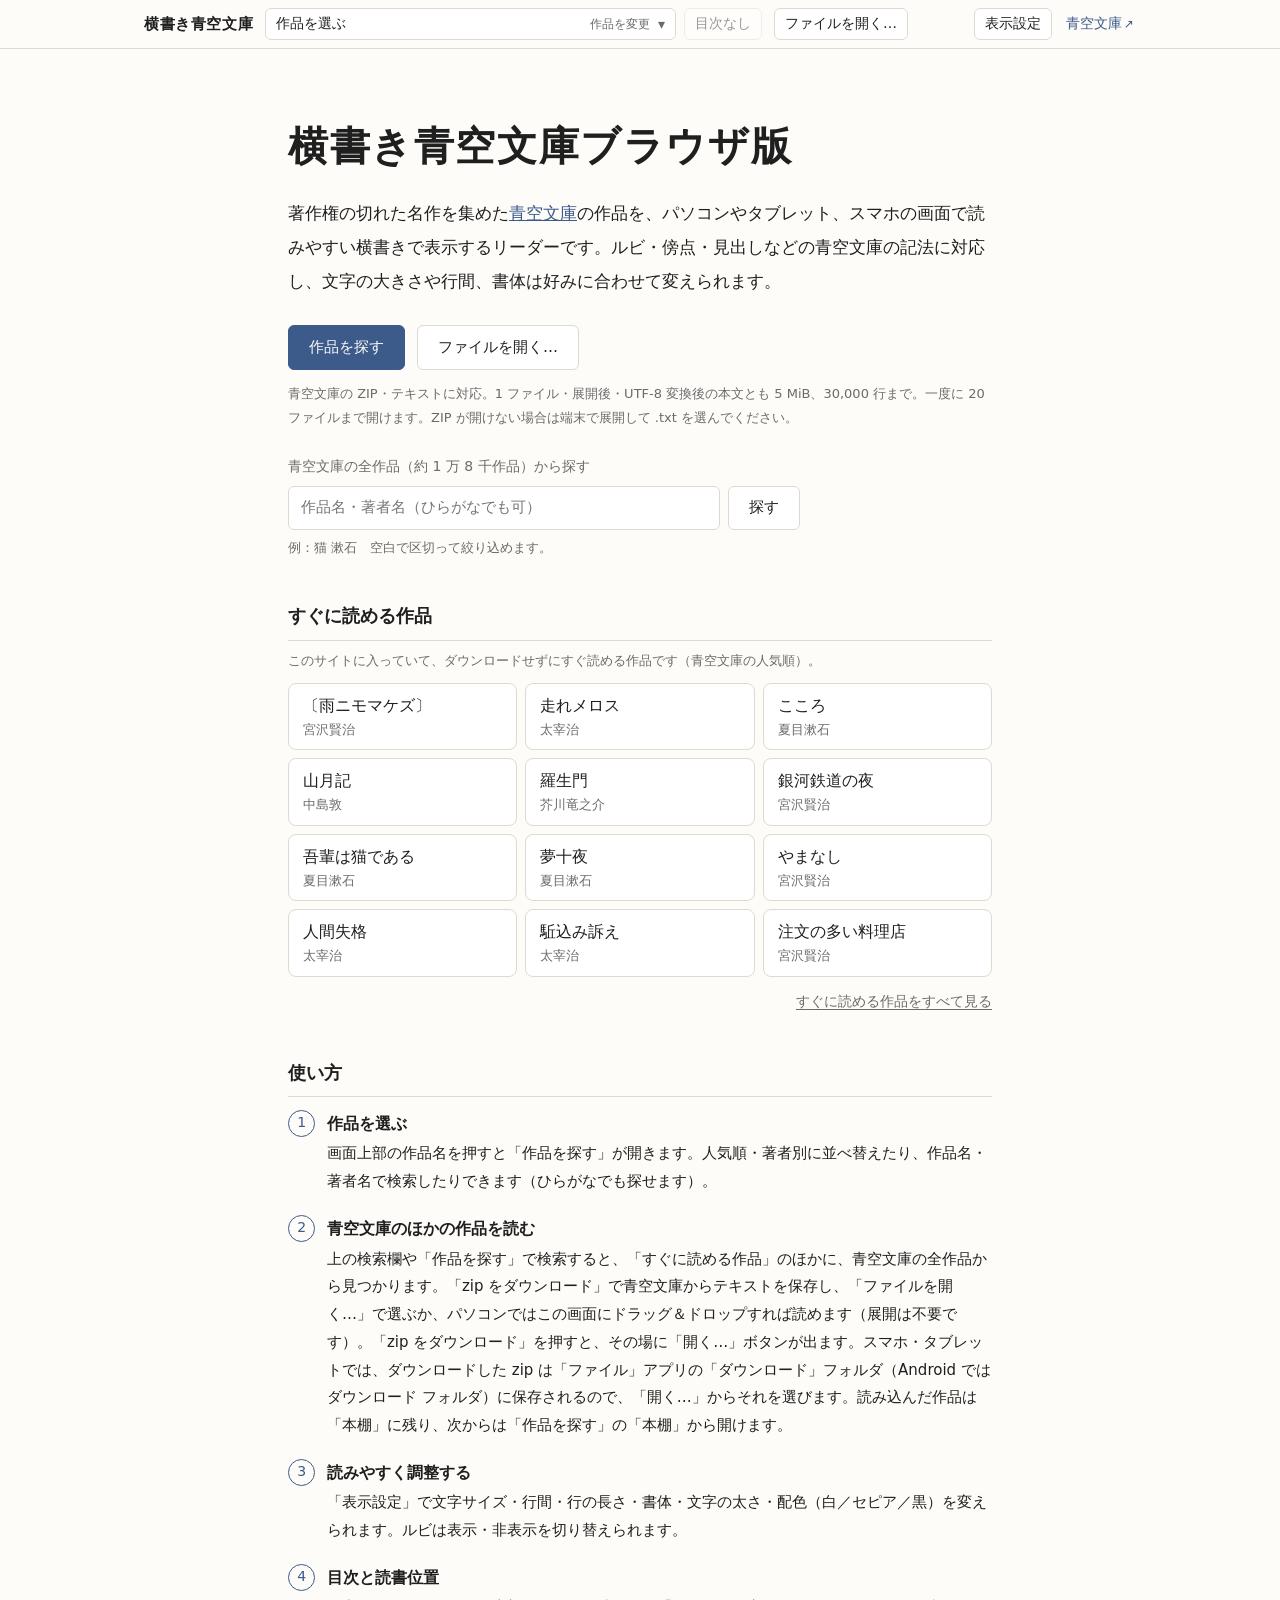
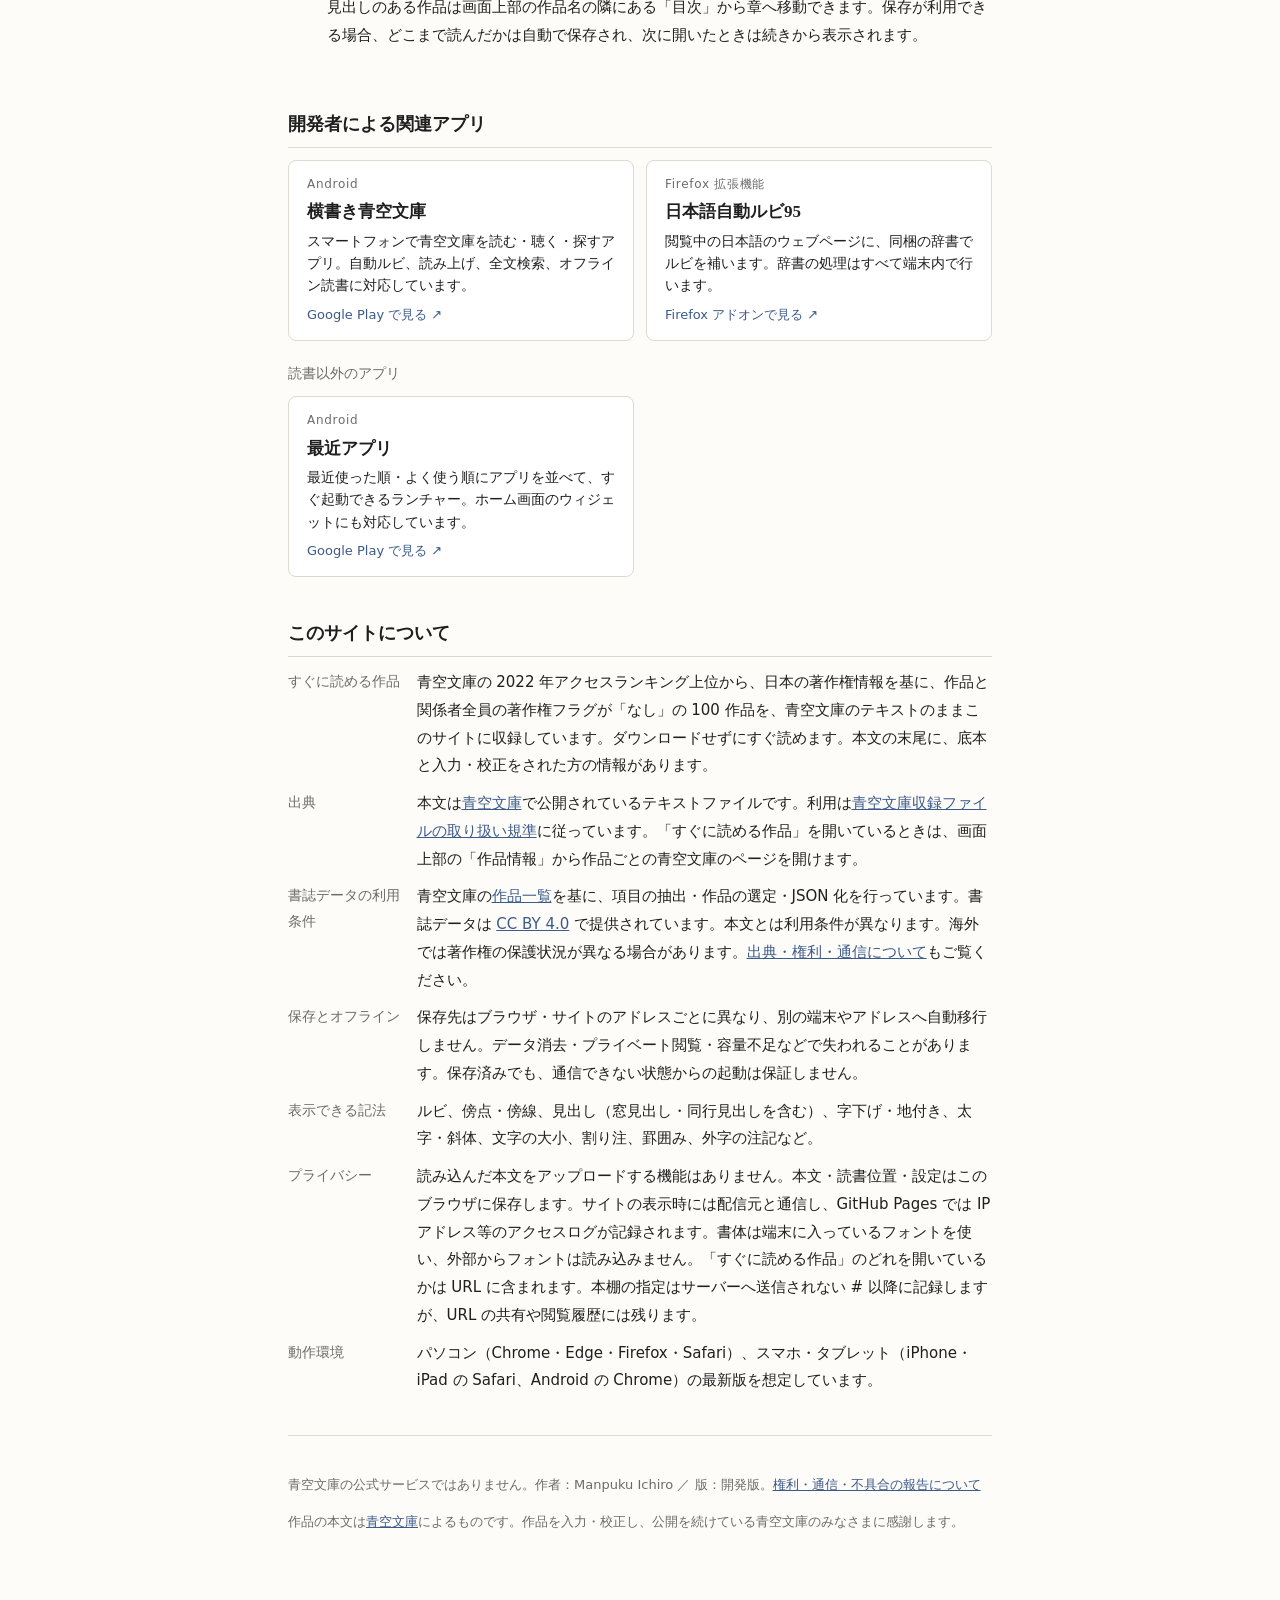
==== index.html @ ce997b9e "作品探しの改善と、太さを端末で変わる段階だけに絞る - 「作品を探す」に「DLしたファイルを開く…」ボタンを追加 - 「著者から探す」を作品の多い 100 人からランダムに 10 人表示（data/a" ====
<!doctype html>
<html lang="ja">
<head>
  <meta charset="utf-8">
  <meta name="viewport" content="width=device-width, initial-scale=1, viewport-fit=cover">
  <meta name="description" content="青空文庫の作品を横書きで読むブラウザ用リーダー。ルビ・目次・読書位置の保存に対応。">
  <meta name="referrer" content="no-referrer">
  <meta http-equiv="Content-Security-Policy" content="default-src 'self'; script-src 'self'; style-src 'self' 'unsafe-inline'; font-src 'self'; connect-src 'self'; img-src 'self' data:; object-src 'none'; base-uri 'none'; form-action 'none'">
  <!-- スマホのブラウザの帯の色。reader.js が配色に合わせて書き換える -->
  <meta name="theme-color" content="#fdfcf8">
  <!-- ホーム画面に追加したときのアイコンの下の名前 -->
  <meta name="apple-mobile-web-app-title" content="横書き青空文庫">
  <meta name="application-name" content="横書き青空文庫">
  <title>横書き青空文庫ブラウザ版</title>
  <link rel="icon" href="favicon.ico" sizes="16x16 32x32 48x48">
  <link rel="icon" href="favicon.svg" type="image/svg+xml">
  <link rel="apple-touch-icon" href="apple-touch-icon.png">
  <link rel="stylesheet" href="style.css">
</head>
<body>
  <header class="toolbar" id="toolbar">
    <div class="toolbar-row">
      <a class="brand" id="home-link" href="./" title="はじめに（使い方と作品の案内）" aria-label="横書き青空文庫（はじめに）"><span class="brand-text">横書き青空文庫</span></a>
      <div class="work-controls">
        <button type="button" class="work-button" id="works-open" aria-haspopup="dialog" title="作品を探す">
          <span class="work-button-label" id="current-title">作品を選ぶ</span>
          <span class="work-change">作品を変更</span>
        </button>
        <button type="button" id="toc-open" aria-haspopup="dialog" aria-controls="toc-dialog" disabled>目次なし</button>
      </div>
      <!-- wide-only：幅の狭い画面ではツールバーから外し、表示設定の「その他」に同じものを出す -->
      <button type="button" class="file-button wide-only" id="file-open">ファイルを開く…</button><input type="file" id="file-input" accept=".txt,.zip,text/plain,application/zip" multiple hidden>
      <span class="progress wide-only" id="progress" aria-live="off">0%</span>
      <button type="button" id="settings-toggle" aria-expanded="false" aria-controls="settings">表示設定</button>
      <a class="site-link wide-only" id="card-link" target="_blank" rel="noopener" title="この作品の情報（青空文庫）を新しいタブで開く" hidden>作品情報</a>
      <a class="site-link wide-only" href="https://www.aozora.gr.jp/" target="_blank" rel="noopener" title="青空文庫の公式サイトを新しいタブで開く">青空文庫</a>
    </div>
    <div class="settings" id="settings" hidden>
      <section class="settings-group narrow-only" aria-labelledby="settings-more">
        <h3 class="settings-heading" id="settings-more">その他</h3>
        <div class="setting-actions">
          <button type="button" class="file-button" id="file-open-narrow">ファイルを開く…</button>
          <a class="site-link" id="card-link-narrow" target="_blank" rel="noopener" hidden>作品情報</a>
          <a class="site-link" href="https://www.aozora.gr.jp/" target="_blank" rel="noopener">青空文庫</a>
        </div>
      </section>
      <section class="settings-group" aria-labelledby="settings-text">
        <h3 class="settings-heading" id="settings-text">文字と行</h3>
        <div class="setting">
          <span class="setting-label wide" id="fontSize-label">文字サイズ</span>
          <div class="stepper" role="group" aria-labelledby="fontSize-label">
            <button type="button" data-step="fontSize" data-dir="-1" aria-label="文字を小さく">－</button>
            <output id="fontSize-value"></output>
            <button type="button" data-step="fontSize" data-dir="1" aria-label="文字を大きく">＋</button>
          </div>
        </div>
        <div class="setting">
          <span class="setting-label wide" id="lineHeight-label">行間</span>
          <div class="stepper" role="group" aria-labelledby="lineHeight-label">
            <button type="button" data-step="lineHeight" data-dir="-1" aria-label="行間を狭く">－</button>
            <output id="lineHeight-value"></output>
            <button type="button" data-step="lineHeight" data-dir="1" aria-label="行間を広く">＋</button>
          </div>
        </div>
        <div class="setting">
          <span class="setting-label wide" id="measure-label">行の長さ</span>
          <div class="stepper" role="group" aria-labelledby="measure-label">
            <button type="button" data-step="measure" data-dir="-1" aria-label="行を短く">－</button>
            <output id="measure-value"></output>
            <button type="button" data-step="measure" data-dir="1" aria-label="行を長く">＋</button>
          </div>
        </div>
      </section>

      <section class="settings-group" aria-labelledby="settings-font">
        <h3 class="settings-heading" id="settings-font">フォント</h3>
        <div class="setting">
          <label class="setting-label" for="font-select">書体</label>
          <select id="font-select"></select>
        </div>
        <div class="setting">
          <label class="setting-label" for="weight-select">太さ</label>
          <select id="weight-select"></select>
        </div>
      </section>

      <section class="settings-group" aria-labelledby="settings-display">
        <h3 class="settings-heading" id="settings-display">表示</h3>
        <div class="setting">
          <label class="setting-label" for="ruby-select">ルビ</label>
          <select id="ruby-select">
            <option value="on">表示</option>
            <option value="off">非表示</option>
          </select>
        </div>
        <div class="setting">
          <label class="setting-label" for="theme-select">配色</label>
          <select id="theme-select">
            <option value="auto">端末に合わせる</option>
            <option value="light">白</option>
            <option value="sepia">セピア</option>
            <option value="dark">黒</option>
          </select>
        </div>
        <div class="setting-actions">
          <button type="button" class="text-button" id="reset-settings">表示設定を元に戻す</button>
        </div>
      </section>
    </div>
  </header>

  <div class="drop-overlay" id="drop-overlay" hidden>
    <div class="drop-message">
      <p>ここにドロップして読み込む</p>
      <p class="drop-note">青空文庫の zip またはテキスト（複数可）</p>
    </div>
  </div>

  <dialog class="popup works" id="works-dialog" aria-labelledby="works-title">
    <div class="popup-header">
      <h2 id="works-title">作品を探す</h2>
      <button type="button" id="works-close">閉じる</button>
    </div>
    <div class="works-controls">
      <input type="search" id="works-search" aria-describedby="works-search-help" placeholder="作品名・著者名で検索（ひらがなでも可）" aria-label="作品を検索" autocomplete="off">
      <p class="search-help" id="works-search-help">例：猫 漱石　空白で区切って絞り込めます。</p>
      <button type="button" class="text-button" id="works-show-all" hidden>すべての作品を探す</button>
      <div id="works-order" class="segmented" role="radiogroup" aria-label="並べ方">
        <label><input type="radio" name="works-order" value="rank" checked>人気順</label>
        <label><input type="radio" name="works-order" value="author">著者別</label>
      </div>
      <button type="button" class="file-button" id="works-file-open"><span>DLしたファイルを</span><span>開く…</span></button><input type="file" id="works-file-input" accept=".txt,.zip,text/plain,application/zip" multiple hidden>
    </div>
    <div class="works-list" id="works-list"></div>
    <p class="works-note">
      「すぐに読める作品」は、このサイトに入っている作品で、<a href="https://www.aozora.gr.jp/" target="_blank" rel="noopener">青空文庫</a>の 2022 年アクセスランキング（XHTML 版）の上位から、著作権の消滅した作品を選んでいます。ほかの作品は、図書カードから zip をダウンロードし、上の「DLしたファイルを開く…」で選ぶか、パソコンでは画面にドラッグ＆ドロップすると読めます。
    </p>
  </dialog>

  <dialog class="popup toc" id="toc-dialog" aria-labelledby="toc-title">
    <div class="popup-header">
      <h2 id="toc-title">目次</h2>
      <button type="button" id="toc-close">閉じる</button>
    </div>
    <ol class="toc-list" id="toc-list"></ol>
  </dialog>

  <noscript>このリーダーを利用するには JavaScript を有効にしてください。</noscript>
  <p id="storage-warning" role="alert" hidden></p>
  <p id="reader-status" class="visually-hidden" role="status" aria-live="polite"></p>
  <main id="main">
    <!-- ホーム（はじめに）：トップを開いたとき、またはツールバーのサイト名を押したときに表示する -->
    <section class="home" id="home" aria-labelledby="home-title" hidden>
      <section class="home-section" id="home-resume-section" aria-labelledby="home-resume-title" hidden>
        <h2 id="home-resume-title">続きから読む</h2>
        <div class="resume-list" id="home-resume"></div>
      </section>

      <header class="home-hero">
        <h1 class="home-title" id="home-title">横書き青空文庫ブラウザ版</h1>
        <p class="home-lead">
          著作権の切れた名作を集めた<a href="https://www.aozora.gr.jp/" target="_blank" rel="noopener">青空文庫</a>の作品を、パソコンやタブレット、スマホの画面で読みやすい横書きで表示するリーダーです。ルビ・傍点・見出しなどの青空文庫の記法に対応し、文字の大きさや行間、書体は好みに合わせて変えられます。
        </p>
        <div class="home-actions">
          <button type="button" class="primary" id="home-browse">作品を探す</button>
          <button type="button" class="file-button" id="home-file-open">ファイルを開く…</button><input type="file" id="home-file-input" accept=".txt,.zip,text/plain,application/zip" multiple hidden>
        </div>
        <p class="home-note">青空文庫の ZIP・テキストに対応。1 ファイル・展開後・UTF-8 変換後の本文とも 5 MiB、30,000 行まで。一度に 20 ファイルまで開けます。ZIP が開けない場合は端末で展開して .txt を選んでください。</p>
        <form class="home-search" id="home-search" role="search">
          <label for="home-search-input">青空文庫の全作品（約 1 万 8 千作品）から探す</label>
          <div class="home-search-row">
            <input type="search" id="home-search-input" aria-describedby="home-search-help" placeholder="作品名・著者名（ひらがなでも可）" autocomplete="off">
            <button type="submit">探す</button>
          </div>
          <p class="search-help" id="home-search-help">例：猫 漱石　空白で区切って絞り込めます。</p>
        </form>
        <p class="home-notice" id="home-notice" hidden></p>
      </header>

      <section class="home-section" id="home-shelf-section" aria-labelledby="home-shelf-title" hidden>
        <h2 id="home-shelf-title">本棚</h2>
        <p class="home-note">このブラウザに保存されます。別の端末とは共有されません。</p>
        <div class="home-works" id="home-shelf"></div>
        <p class="home-more"><button type="button" class="text-button" id="home-shelf-all">本棚をすべて見る</button></p>
      </section>

      <section class="home-section" aria-labelledby="home-popular-title">
        <h2 id="home-popular-title">すぐに読める作品</h2>
        <p class="home-note">このサイトに入っていて、ダウンロードせずにすぐ読める作品です（青空文庫の人気順）。</p>
        <div class="home-works" id="home-popular"></div>
        <p class="home-more"><button type="button" class="text-button" id="home-all">すぐに読める作品をすべて見る</button></p>
      </section>

      <section class="home-section" aria-labelledby="home-howto-title">
        <h2 id="home-howto-title">使い方</h2>
        <ol class="home-steps">
          <li>
            <h3>作品を選ぶ</h3>
            <p>画面上部の作品名を押すと「作品を探す」が開きます。人気順・著者別に並べ替えたり、作品名・著者名で検索したりできます（ひらがなでも探せます）。</p>
          </li>
          <li>
            <h3>青空文庫のほかの作品を読む</h3>
            <p>
              上の検索欄や「作品を探す」で検索すると、「すぐに読める作品」のほかに、青空文庫の全作品から見つかります。「zip をダウンロード」で青空文庫からテキストを保存し、「ファイルを開く…」で選ぶか、パソコンではこの画面にドラッグ＆ドロップすれば読めます（展開は不要です）。「zip をダウンロード」を押すと、その場に「開く…」ボタンが出ます。スマホ・タブレットでは、ダウンロードした zip は「ファイル」アプリの「ダウンロード」フォルダ（Android ではダウンロード フォルダ）に保存されるので、「開く…」からそれを選びます。読み込んだ作品は「本棚」に残り、次からは「作品を探す」の「本棚」から開けます。
            </p>
          </li>
          <li>
            <h3>読みやすく調整する</h3>
            <p>「表示設定」で文字サイズ・行間・行の長さ・書体・文字の太さ・配色（白／セピア／黒）を変えられます。ルビは表示・非表示を切り替えられます。</p>
          </li>
          <li>
            <h3>目次と読書位置</h3>
            <p>見出しのある作品は画面上部の作品名の隣にある「目次」から章へ移動できます。保存が利用できる場合、どこまで読んだかは自動で保存され、次に開いたときは続きから表示されます。</p>
          </li>
        </ol>
      </section>

      <section class="home-section" aria-labelledby="home-apps-title">
        <h2 id="home-apps-title">開発者による関連アプリ</h2>
        <div class="home-apps">
          <a class="home-app" href="https://play.google.com/store/apps/details?id=com.manpukuichiro.aozorabunkoreader&amp;hl=ja" target="_blank" rel="noopener">
            <span class="home-app-platform">Android</span>
            <span class="home-app-name">横書き青空文庫</span>
            <span class="home-app-desc">スマートフォンで青空文庫を読む・聴く・探すアプリ。自動ルビ、読み上げ、全文検索、オフライン読書に対応しています。</span>
            <span class="home-app-store">Google Play で見る</span>
          </a>
          <a class="home-app" href="https://addons.mozilla.org/ja/firefox/addon/%E6%97%A5%E6%9C%AC%E8%AA%9E%E8%87%AA%E5%8B%95%E3%83%AB%E3%83%9395/" target="_blank" rel="noopener">
            <span class="home-app-platform">Firefox 拡張機能</span>
            <span class="home-app-name">日本語自動ルビ95</span>
            <span class="home-app-desc">閲覧中の日本語のウェブページに、同梱の辞書でルビを補います。辞書の処理はすべて端末内で行います。</span>
            <span class="home-app-store">Firefox アドオンで見る</span>
          </a>
        </div>
        <h3 class="home-apps-other">読書以外のアプリ</h3>
        <div class="home-apps">
          <a class="home-app" href="https://play.google.com/store/apps/details?id=com.manpukuichiro.recentapp&amp;hl=ja" target="_blank" rel="noopener">
            <span class="home-app-platform">Android</span>
            <span class="home-app-name">最近アプリ</span>
            <span class="home-app-desc">最近使った順・よく使う順にアプリを並べて、すぐ起動できるランチャー。ホーム画面のウィジェットにも対応しています。</span>
            <span class="home-app-store">Google Play で見る</span>
          </a>
        </div>
      </section>

      <section class="home-section" aria-labelledby="home-about-title">
        <h2 id="home-about-title">このサイトについて</h2>
        <dl class="home-facts">
          <dt>すぐに読める作品</dt>
          <dd>
            青空文庫の 2022 年アクセスランキング上位から、日本の著作権情報を基に、作品と関係者全員の著作権フラグが「なし」の <span id="home-count">100</span> 作品を、青空文庫のテキストのままこのサイトに収録しています。ダウンロードせずにすぐ読めます。本文の末尾に、底本と入力・校正をされた方の情報があります。
          </dd>
          <dt>出典</dt>
          <dd>
            本文は<a href="https://www.aozora.gr.jp/" target="_blank" rel="noopener">青空文庫</a>で公開されているテキストファイルです。利用は<a href="https://www.aozora.gr.jp/guide/kijyunn.html" target="_blank" rel="noopener">青空文庫収録ファイルの取り扱い規準</a>に従っています。「すぐに読める作品」を開いているときは、画面上部の「作品情報」から作品ごとの青空文庫のページを開けます。
          </dd>
          <dt>書誌データの利用条件</dt>
          <dd>青空文庫の<a href="https://www.aozora.gr.jp/index_pages/person_all.html">作品一覧</a>を基に、項目の抽出・作品の選定・JSON 化を行っています。書誌データは <a href="https://creativecommons.org/licenses/by/4.0/">CC BY 4.0</a> で提供されています。本文とは利用条件が異なります。海外では著作権の保護状況が異なる場合があります。<a href="NOTICE.html">出典・権利・通信について</a>もご覧ください。</dd>
          <dt>保存とオフライン</dt>
          <dd>保存先はブラウザ・サイトのアドレスごとに異なり、別の端末やアドレスへ自動移行しません。データ消去・プライベート閲覧・容量不足などで失われることがあります。保存済みでも、通信できない状態からの起動は保証しません。</dd>
          <dt>表示できる記法</dt>
          <dd>ルビ、傍点・傍線、見出し（窓見出し・同行見出しを含む）、字下げ・地付き、太字・斜体、文字の大小、割り注、罫囲み、外字の注記など。</dd>
          <dt>プライバシー</dt>
          <dd>
            読み込んだ本文をアップロードする機能はありません。本文・読書位置・設定はこのブラウザに保存します。サイトの表示時には配信元と通信し、GitHub Pages では IP アドレス等のアクセスログが記録されます。書体は端末に入っているフォントを使い、外部からフォントは読み込みません。「すぐに読める作品」のどれを開いているかは URL に含まれます。本棚の指定はサーバーへ送信されない # 以降に記録しますが、URL の共有や閲覧履歴には残ります。
          </dd>
          <dt>動作環境</dt>
          <dd>パソコン（Chrome・Edge・Firefox・Safari）、スマホ・タブレット（iPhone・iPad の Safari、Android の Chrome）の最新版を想定しています。</dd>
        </dl>
      </section>

      <footer class="home-footer">
        <p>青空文庫の公式サービスではありません。作者：Manpuku Ichiro ／ 版：<span class="build-version">開発版</span>。<a href="NOTICE.html">権利・通信・不具合の報告について</a></p>
        <p>
          作品の本文は<a href="https://www.aozora.gr.jp/" target="_blank" rel="noopener">青空文庫</a>によるものです。作品を入力・校正し、公開を続けている青空文庫のみなさまに感謝します。
        </p>
      </footer>
    </section>

    <article class="text" id="text">
      <p class="status">読み込み中…</p>
    </article>
  </main>

  <!-- 外字の説明など、短いお知らせを画面下に出す（タッチ操作ではマウスを重ねる説明が見られないため） -->
  <p class="toast" id="toast" role="status" hidden></p>

  <script src="aozora.js"></script>
  <script src="reader-data.js"></script>
  <script src="library.js"></script>
  <script src="catalog.js"></script>
  <script src="reader.js"></script>
</body>
</html>
---- style.css ----
:root {
  --bg: #fdfcf8;
  --fg: #1f1f1f;
  --muted: #6b6b6b;
  --bar-bg: rgba(253, 252, 248, 0.94);
  --border: #dedad0;
  --control-bg: #ffffff;
  --accent: #3c5a8a;
  /* 取り消せない操作（本棚から削除） */
  --danger: #b3261e;

  /* reader.js が上書きする読書用の値 */
  --font-size: 18px;
  --line-height: 1.9;
  --measure: 36em;
  --font-weight: 400;
  --font-family: "Hiragino Mincho ProN", "Yu Mincho", "YuMincho", "Noto Serif CJK JP", serif;

  color-scheme: light;
}

@media (prefers-color-scheme: dark) {
  :root[data-theme="auto"] {
    --bg: #17181a;
    --fg: #d9d6cf;
    --muted: #8d8a84;
    --bar-bg: rgba(23, 24, 26, 0.94);
    --border: #33353a;
    --control-bg: #222327;
    --accent: #8fb0e0;
    --danger: #f2948a;
    color-scheme: dark;
  }
}

:root[data-theme="sepia"] {
  --bg: #f4ecd8;
  --fg: #3b3024;
  --muted: #7a6a55;
  --bar-bg: rgba(244, 236, 216, 0.94);
  --border: #d8cbaa;
  --control-bg: #fbf5e6;
  --accent: #7a4f1d;
  --danger: #a3291c;
}

:root[data-theme="dark"] {
  --bg: #17181a;
  --fg: #d9d6cf;
  --muted: #8d8a84;
  --bar-bg: rgba(23, 24, 26, 0.94);
  --border: #33353a;
  --control-bg: #222327;
  --accent: #8fb0e0;
  --danger: #f2948a;
  color-scheme: dark;
}

* {
  box-sizing: border-box;
}

html {
  -webkit-text-size-adjust: 100%;
  text-size-adjust: 100%;
}

body {
  margin: 0;
  background: var(--bg);
  color: var(--fg);
  font-family: system-ui, -apple-system, "Segoe UI", "Hiragino Sans", "Yu Gothic UI", sans-serif;
}

/* ---- ツールバー ---- */

.toolbar {
  position: sticky;
  top: 0;
  z-index: 10;
  background: var(--bar-bg);
  border-bottom: 1px solid var(--border);
  backdrop-filter: blur(6px);
  font-size: 14px;
}

.toolbar-row,
.settings {
  max-width: 64rem;
  margin: 0 auto;
  padding: 8px 16px;
  display: flex;
  flex-wrap: wrap;
  align-items: center;
  gap: 8px 12px;
}

/* 設定パネル：役割ごとのグループに分け、グループ間は広く、グループ内は詰めて並べる */
.settings {
  border-top: 1px solid var(--border);
  align-items: flex-start;
  gap: 14px 40px;
  padding-top: 12px;
  padding-bottom: 14px;
}

.settings[hidden] {
  display: none;
}

.settings-group {
  display: flex;
  flex-direction: column;
  gap: 8px;
}

.settings-heading {
  margin: 0 0 2px;
  color: var(--muted);
  font-size: 12px;
  font-weight: normal;
  letter-spacing: 0.08em;
}

.setting {
  display: flex;
  align-items: center;
  gap: 8px;
}

/* グループ内でラベルの幅をそろえ、操作部品の左端を縦に合わせる。
   幅はそのグループのいちばん長いラベルに合わせて、ラベルと部品を離しすぎない */
.setting-label {
  flex: none;
  width: 2.5em;
}

.setting-label.wide {
  width: 5em;
}

.setting-actions {
  display: flex;
  flex-wrap: wrap;
  gap: 8px;
}

/* －／値／＋をひとつの部品に見せる */
.stepper {
  display: inline-flex;
  align-items: stretch;
  border: 1px solid var(--border);
  border-radius: 6px;
  background: var(--control-bg);
  overflow: hidden;
}

.stepper button {
  min-width: 34px;
  border: 0;
  border-radius: 0;
  background: transparent;
  padding: 4px 8px;
}

.stepper button:hover {
  background: var(--bar-bg);
}

.stepper button:focus-visible {
  outline-offset: -2px;
}

.stepper output {
  min-width: 4em;
  padding: 0 4px;
  border-left: 1px solid var(--border);
  border-right: 1px solid var(--border);
  display: flex;
  align-items: center;
  justify-content: center;
  font-variant-numeric: tabular-nums;
}

/* 目立たせない操作（設定の初期化など） */
.text-button {
  min-height: 28px;
  padding: 2px 0;
  border: 0;
  background: transparent;
  color: var(--muted);
  font-size: 13px;
  text-decoration: underline;
  text-underline-offset: 0.2em;
}

.text-button:hover {
  color: var(--fg);
}

@media (max-width: 480px) {
  .settings {
    gap: 14px 24px;
  }
}

/* 開いている作品名。押すと作品一覧が開く */
.work-controls {
  display: flex;
  flex: 1 1 16rem;
  min-width: 0;
  align-items: center;
  gap: 8px;
}

.work-controls > #toc-open {
  flex: none;
}

.work-change {
  flex: none;
  color: var(--muted);
  font-size: 12px;
  white-space: nowrap;
}

.search-help {
  margin: 6px 0 0;
  color: var(--muted);
  font-size: 13px;
}

.works-controls .search-help {
  flex-basis: 100%;
}

/* 並べ方の切り替えの右端に置く */
#works-file-open {
  margin-left: auto;
}

/* スマホでは 2 行にして、並べ方の切り替えと同じ行に収める */
@media (max-width: 480px) {
  #works-file-open {
    flex-wrap: wrap;
    justify-content: center;
    width: min-content;
    line-height: 1.3;
  }

  #works-file-open span {
    white-space: nowrap;
  }
}

#works-order[hidden],
#works-show-all[hidden] {
  display: none;
}

.shelf-item {
  display: flex;
  align-items: center;
  min-width: 0;
  gap: 8px;
}

.shelf-item > .work-item,
.shelf-item > .work-row,
.shelf-item > .home-work {
  flex: 1;
  min-width: 0;
}

.shelf-remove {
  flex: none;
  margin-right: 12px;
}

/* 保存した本文と読書位置を消す操作なので赤にする（ホバーの色の上書きより強く指定する） */
.text-button.shelf-remove,
.text-button.shelf-remove:hover {
  color: var(--danger);
}

.shelf-item-home {
  align-items: stretch;
}

.work-button {
  flex: 1 1 12rem;
  min-width: 0;
  display: flex;
  align-items: center;
  gap: 8px;
  text-align: left;
}

.work-button-label {
  flex: 1;
  min-width: 0;
  overflow: hidden;
  text-overflow: ellipsis;
  white-space: nowrap;
}

.work-button::after {
  content: '▾';
  color: var(--muted);
}

.progress {
  color: var(--muted);
  font-variant-numeric: tabular-nums;
  min-width: 3em;
  text-align: right;
}

button,
select,
.file-button {
  font: inherit;
  color: var(--fg);
  background: var(--control-bg);
  border: 1px solid var(--border);
  border-radius: 6px;
  padding: 4px 10px;
  min-height: 32px;
  cursor: pointer;
}

.file-button {
  display: inline-flex;
  align-items: center;
}

/* 青空文庫の公式サイトへのリンク */
.site-link {
  display: inline-flex;
  align-items: center;
  min-height: 32px;
  padding: 4px 2px;
  color: var(--accent);
  text-decoration: none;
}

.site-link[hidden] {
  display: none;
}

.site-link:hover {
  text-decoration: underline;
}

.site-link::after {
  content: '↗';
  margin-left: 2px;
  font-size: 0.85em;
}

button:focus-visible,
select:focus-visible,
.site-link:focus-visible,
.file-button:focus-within {
  outline: 2px solid var(--accent);
  outline-offset: 1px;
}

button:disabled {
  cursor: default;
  opacity: 0.45;
}

/* ---- ドラッグ＆ドロップ ---- */

.drop-overlay {
  position: fixed;
  inset: 0;
  z-index: 20;
  display: flex;
  align-items: center;
  justify-content: center;
  padding: 16px;
  background: rgba(0, 0, 0, 0.35);
  /* 子要素の出入りで dragleave が乱発しないよう、ポインターは受けない */
  pointer-events: none;
}

.drop-overlay[hidden] {
  display: none;
}

.drop-message {
  padding: 32px 48px;
  border: 2px dashed var(--accent);
  border-radius: 12px;
  background: var(--bg);
  color: var(--fg);
  text-align: center;
  font-size: 18px;
}

.drop-message p {
  margin: 0;
}

.drop-message .drop-note {
  margin-top: 8px;
  color: var(--muted);
  font-size: 14px;
}

/* ---- 目次（ポップアップ） ---- */

/* 目次・作品一覧に共通のポップアップ */
.popup {
  width: min(28rem, calc(100vw - 32px));
  max-height: min(36rem, calc(100dvh - 32px));
  padding: 0;
  border: 1px solid var(--border);
  border-radius: 10px;
  background: var(--bg);
  color: var(--fg);
  box-shadow: 0 12px 40px rgba(0, 0, 0, 0.25);
  font-size: 15px;
  overflow: hidden;
}

.popup[open] {
  display: flex;
  flex-direction: column;
}

.popup::backdrop {
  background: rgba(0, 0, 0, 0.35);
}

.popup-header {
  display: flex;
  align-items: center;
  justify-content: space-between;
  gap: 12px;
  padding: 10px 12px 10px 16px;
  border-bottom: 1px solid var(--border);
}

.popup-header h2 {
  margin: 0;
  font-size: 16px;
}

/* ---- 作品一覧 ---- */

.works {
  width: min(36rem, calc(100vw - 32px));
  height: min(44rem, calc(100dvh - 32px));
  max-height: none;
}

.works-controls {
  display: flex;
  flex-wrap: wrap;
  align-items: center;
  gap: 8px 12px;
  padding: 12px 16px;
  border-bottom: 1px solid var(--border);
}

.works-controls input[type="search"] {
  flex: 1 1 14rem;
  min-width: 0;
  min-height: 36px;
  padding: 4px 10px;
  border: 1px solid var(--border);
  border-radius: 6px;
  background: var(--control-bg);
  color: var(--fg);
  font: inherit;
}

.works-controls input[type="search"]:focus-visible {
  outline: 2px solid var(--accent);
  outline-offset: 1px;
}

/* 人気順／著者別の切り替え */
.segmented {
  display: inline-flex;
  border: 1px solid var(--border);
  border-radius: 6px;
  overflow: hidden;
}

.segmented label {
  padding: 6px 12px;
  background: var(--control-bg);
  cursor: pointer;
}

.segmented label + label {
  border-left: 1px solid var(--border);
}

.segmented input {
  position: absolute;
  opacity: 0;
  pointer-events: none;
}

.segmented label:has(input:checked) {
  background: var(--accent);
  color: var(--bg);
}

.segmented label:has(input:focus-visible) {
  outline: 2px solid var(--accent);
  outline-offset: -2px;
}

.works-list {
  flex: 1;
  overflow-y: auto;
  overscroll-behavior: contain;
  padding-bottom: 6px;
}

.works-section {
  position: sticky;
  top: 0;
  margin: 0;
  padding: 8px 16px 4px;
  background: var(--bg);
  color: var(--muted);
  font-size: 13px;
  font-weight: normal;
}

.work-item {
  display: flex;
  align-items: baseline;
  gap: 10px;
  width: 100%;
  min-height: 40px;
  padding: 8px 16px;
  border: 0;
  border-radius: 0;
  background: transparent;
  text-align: left;
  line-height: 1.5;
}

.work-item:hover,
.work-row:hover {
  background: var(--control-bg);
}

/* 著者名を押せる行：作品を開くボタンと著者名を横に並べる */
.work-row {
  display: flex;
  align-items: baseline;
  min-width: 0;
  padding-right: 16px;
}

.work-row > .work-item {
  flex: 1;
  min-width: 0;
  padding-right: 10px;
}

.work-row > .work-item:hover {
  background: transparent;
}

.work-item:focus-visible {
  outline-offset: -2px;
}

.work-item[aria-current] {
  color: var(--accent);
  font-weight: bolder;
  box-shadow: inset 3px 0 0 var(--accent);
}

.work-rank {
  flex: none;
  min-width: 2em;
  color: var(--muted);
  font-size: 13px;
  font-variant-numeric: tabular-nums;
  text-align: right;
}

.work-title {
  flex: 1;
  min-width: 0;
  font-family: var(--font-family);
}

.work-author {
  flex: none;
  max-width: 45%;
  color: var(--muted);
  font-size: 13px;
  overflow: hidden;
  text-overflow: ellipsis;
  white-space: nowrap;
}

/* 青空文庫の全作品からの結果 */
.works-hint {
  margin: 0;
  padding: 10px 16px;
  color: var(--muted);
  font-size: 13px;
  line-height: 1.6;
}

.catalog-item {
  display: flex;
  align-items: center;
  gap: 12px;
  padding: 8px 16px;
  border-top: 1px solid var(--border);
}

.catalog-text {
  flex: 1;
  min-width: 0;
  display: flex;
  flex-direction: column;
  line-height: 1.5;
}

.catalog-text .work-author {
  max-width: none;
  white-space: normal;
}

/* 目録の検索結果の著者名。押すとその著者の作品に絞り込む */
.author-link {
  padding: 0;
  border: 0;
  background: transparent;
  color: inherit;
  font: inherit;
  text-decoration: underline dotted;
  text-underline-offset: 0.2em;
  cursor: pointer;
}

.author-link:hover {
  color: var(--accent);
  text-decoration-style: solid;
}

/* 「作品を探す」の、押すと著者で絞り込むボタンの並び */
.author-shortcuts {
  display: flex;
  flex-wrap: wrap;
  gap: 6px;
  padding: 4px 16px 10px;
}

.author-chip {
  min-height: 30px;
  padding: 3px 12px;
  border-radius: 999px;
  font-size: 13px;
}

.author-chip:hover {
  border-color: var(--accent);
  color: var(--accent);
}

/* 全作品の検索結果の並べ方（人気順・50音順） */
.catalog-order {
  display: flex;
  gap: 4px;
  padding: 2px 16px 6px;
}

.catalog-order button {
  min-height: 28px;
  padding: 2px 10px;
  font-size: 13px;
}

.catalog-order button[aria-pressed="true"] {
  border-color: var(--accent);
  background: var(--accent);
  color: var(--bg);
}

.catalog-actions {
  flex: none;
  display: flex;
  flex-direction: column;
  align-items: flex-end;
  gap: 2px;
  font-size: 13px;
}

.catalog-actions a {
  color: var(--accent);
  white-space: nowrap;
}

.catalog-missing {
  margin: 0;
  color: var(--muted);
}

.works-more {
  display: block;
  margin: 8px auto 4px;
}

.works-empty {
  margin: 0;
  padding: 24px 16px;
  color: var(--muted);
  text-align: center;
}

.works-note {
  margin: 0;
  padding: 8px 16px 10px;
  border-top: 1px solid var(--border);
  color: var(--muted);
  font-size: 12px;
  line-height: 1.6;
}

.works-note a {
  color: var(--accent);
}

/* ---- 目次 ---- */

.toc-list {
  margin: 0;
  padding: 6px 0;
  list-style: none;
  overflow-y: auto;
  overscroll-behavior: contain;
}

.toc-item {
  display: block;
  width: 100%;
  min-height: 40px;
  padding: 8px 16px;
  border: 0;
  border-radius: 0;
  background: transparent;
  font-family: var(--font-family);
  text-align: left;
  line-height: 1.5;
}

.toc-item:hover {
  background: var(--control-bg);
}

.toc-item:focus-visible {
  outline-offset: -2px;
}

.toc-item[aria-current] {
  color: var(--accent);
  font-weight: bolder;
  box-shadow: inset 3px 0 0 var(--accent);
}

/* 見出しの大きさに応じて字下げする */
.toc-level-中 {
  padding-left: calc(16px + 1em);
}

.toc-level-小 {
  padding-left: calc(16px + 2em);
}

/* ---- サイト名（ホームへ戻る） ---- */

.brand {
  flex: none;
  color: var(--fg);
  font-family: var(--font-family);
  font-weight: bolder;
  font-size: 15px;
  letter-spacing: 0.04em;
  text-decoration: none;
}

.brand:hover {
  color: var(--accent);
}

.brand:focus-visible {
  outline: 2px solid var(--accent);
  outline-offset: 2px;
}

/* ---- ホーム（はじめに） ---- */

.home {
  max-width: 44rem;
  margin: 0 auto;
  font-size: 15px;
  line-height: 1.85;
}

.home a {
  color: var(--accent);
}

.home h2 {
  margin: 0 0 12px;
  padding-bottom: 6px;
  border-bottom: 1px solid var(--border);
  font-family: var(--font-family);
  font-size: 18px;
  font-weight: bolder;
}

.home-hero {
  padding: 1.5rem 0 2.5rem;
}

.home-title {
  margin: 0.2em 0 0.6em;
  font-family: var(--font-family);
  font-size: clamp(28px, 5vw, 40px);
  font-weight: bolder;
  line-height: 1.3;
  letter-spacing: 0.04em;
}

.home-lead {
  margin: 0 0 1.5em;
  font-family: var(--font-family);
  font-size: 17px;
  line-height: 2;
}

.home-actions {
  display: flex;
  flex-wrap: wrap;
  gap: 12px;
}

.home-actions button,
.home-actions .file-button {
  min-height: 44px;
  padding: 8px 20px;
  font-size: 15px;
}

.home-actions .primary {
  border-color: var(--accent);
  background: var(--accent);
  color: var(--bg);
}

.home-actions .primary:hover {
  filter: brightness(1.08);
}

/* ホームの「青空文庫の全作品から探す」 */
.home-search {
  margin-top: 1.6em;
}

.home-search label {
  display: block;
  margin-bottom: 6px;
  color: var(--muted);
  font-size: 14px;
}

.home-search-row {
  display: flex;
  gap: 8px;
  max-width: 32rem;
}

.home-search input {
  flex: 1;
  min-width: 0;
  min-height: 44px;
  padding: 6px 12px;
  border: 1px solid var(--border);
  border-radius: 6px;
  background: var(--control-bg);
  color: var(--fg);
  font: inherit;
  font-size: 15px;
}

.home-search input:focus-visible {
  outline: 2px solid var(--accent);
  outline-offset: 1px;
}

.home-search button {
  min-height: 44px;
  padding: 6px 20px;
  font-size: 15px;
}

.home-notice {
  margin: 1.2em 0 0;
  padding: 10px 14px;
  border-left: 3px solid var(--accent);
  background: var(--control-bg);
  font-size: 14px;
}

.home-section {
  margin-bottom: 2.5rem;
}

.home-note {
  margin: -4px 0 10px;
  color: var(--muted);
  font-size: 13px;
}

/* ボタンの下の説明は、見出しの下の説明（上に詰める）よりも離して置く */
.home-actions + .home-note {
  margin-top: 12px;
}

/* 続きから読む */
.resume-list {
  display: grid;
  gap: 8px;
}

.resume-item {
  display: flex;
  align-items: center;
  min-width: 0;
  gap: 8px;
}

.resume-remove {
  flex: none;
}

.resume-card {
  flex: 1;
  min-width: 0;
  display: grid;
  grid-template-columns: 1fr auto;
  align-items: baseline;
  gap: 4px 16px;
  width: 100%;
  padding: 14px 18px;
  border-radius: 8px;
  text-align: left;
}

.resume-card:hover {
  border-color: var(--accent);
}

.resume-title {
  font-family: var(--font-family);
  font-size: 18px;
  font-weight: bolder;
}

.resume-meta {
  color: var(--muted);
  font-size: 13px;
  font-variant-numeric: tabular-nums;
}

.resume-bar {
  grid-column: 1 / -1;
  height: 4px;
  margin-top: 6px;
  border-radius: 2px;
  background: var(--border);
  overflow: hidden;
}

.resume-bar span {
  display: block;
  height: 100%;
  background: var(--accent);
}

/* 作品の並び（人気の作品・本棚） */
.home-works {
  display: grid;
  grid-template-columns: repeat(auto-fill, minmax(13rem, 1fr));
  gap: 8px;
}

.home-work {
  display: flex;
  flex-direction: column;
  align-items: flex-start;
  gap: 2px;
  min-height: 0;
  padding: 10px 14px;
  border-radius: 8px;
  text-align: left;
  line-height: 1.5;
}

.home-work:hover {
  border-color: var(--accent);
}

.home-work-title {
  font-family: var(--font-family);
  font-size: 16px;
}

.home-work-author {
  color: var(--muted);
  font-size: 13px;
}

.home-more {
  margin: 10px 0 0;
  text-align: right;
}

.home-more .text-button {
  font-size: 14px;
}

/* 使い方 */
.home-steps {
  margin: 0;
  padding: 0;
  list-style: none;
  counter-reset: step;
}

.home-steps li {
  position: relative;
  padding: 0 0 1.2em 2.6em;
  counter-increment: step;
}

.home-steps li::before {
  content: counter(step);
  position: absolute;
  left: 0;
  top: 0.1em;
  width: 1.8em;
  height: 1.8em;
  border: 1px solid var(--accent);
  border-radius: 50%;
  color: var(--accent);
  font-size: 14px;
  line-height: 1.7em;
  text-align: center;
}

.home-steps h3 {
  margin: 0 0 2px;
  font-size: 16px;
}

.home-steps p {
  margin: 0;
}

/* 関連アプリ */
.home-apps {
  display: grid;
  grid-template-columns: repeat(auto-fit, minmax(16rem, 1fr));
  gap: 12px;
}

/* 読書と関係しないアプリは、小見出しで分けて下に並べる */
.home-apps-other {
  margin: 20px 0 10px;
  color: var(--muted);
  font-size: 14px;
  font-weight: normal;
}

/* 1 つだけでも上の列と同じ幅にする（auto-fit だと横いっぱいに広がる） */
.home-apps-other + .home-apps {
  grid-template-columns: repeat(auto-fill, minmax(16rem, 1fr));
}

.home .home-app {
  display: flex;
  flex-direction: column;
  gap: 4px;
  padding: 14px 18px;
  border: 1px solid var(--border);
  border-radius: 8px;
  background: var(--control-bg);
  color: var(--fg);
  line-height: 1.6;
  text-decoration: none;
}

.home .home-app:hover {
  border-color: var(--accent);
}

.home .home-app:focus-visible {
  outline: 2px solid var(--accent);
  outline-offset: 1px;
}

.home-app-platform {
  color: var(--muted);
  font-size: 12px;
  letter-spacing: 0.06em;
}

.home-app-name {
  font-family: var(--font-family);
  font-size: 17px;
  font-weight: bolder;
}

.home-app-desc {
  flex: 1;
  font-size: 14px;
}

.home-app-store {
  margin-top: 4px;
  color: var(--accent);
  font-size: 13px;
}

.home-app-store::after {
  content: ' ↗';
}

/* このサイトについて */
.home-facts {
  display: grid;
  grid-template-columns: 7.5em 1fr;
  gap: 10px 16px;
  margin: 0;
}

.home-facts dt {
  color: var(--muted);
  font-size: 14px;
}

.home-facts dd {
  margin: 0;
}

.home-footer {
  padding: 1.5rem 0 0;
  border-top: 1px solid var(--border);
  color: var(--muted);
  font-size: 13px;
}

@media (max-width: 560px) {
  .home-facts {
    grid-template-columns: 1fr;
    gap: 2px;
  }

  .home-facts dd {
    margin-bottom: 10px;
  }

  .home-lead {
    font-size: 16px;
  }
}

/* ---- 本文 ---- */

main {
  padding: 2.5rem 16px 6rem;
}

.text {
  max-width: var(--measure);
  margin: 0 auto;
  font-family: var(--font-family);
  font-size: var(--font-size);
  font-weight: var(--font-weight);
  line-height: var(--line-height);
  font-feature-settings: "palt" 0;
  line-break: strict;
  overflow-wrap: anywhere;
  hanging-punctuation: allow-end;
}

.text p {
  margin: 0;
  white-space: pre-wrap;
}

/* ルビは親文字の上に絶対配置し、本文の字間を広げない（Android 版と同じ）。
   左右の位置は aozora.js の layoutRuby() が隣のルビとの重なりを避けて決める */
/* 親文字は高さ 1em の箱にして、ルビを字面のすぐ上に置く。
   上マージンはルビの分の行の確保で、行間が十分なら行は広がらない（狭いときだけ広がる） */
.text ruby {
  position: relative;
  display: inline-block;
  margin-top: 0.35em;
  line-height: 1;
  white-space: nowrap;
  text-indent: 0;
}

.text rt {
  position: absolute;
  bottom: calc(100% + 0.1em);
  left: 50%;
  transform: translateX(-50%);
  font-size: 0.5em;
  line-height: 1;
  white-space: nowrap;
  text-indent: 0;
  text-align: left;
}

/* 《》は見せずに残し、コピーしたときに「漢字《かんじ》」の形になるようにする */
.text .rp {
  position: absolute;
  width: 1px;
  height: 1px;
  overflow: hidden;
  clip-path: inset(50%);
  white-space: nowrap;
}

:root[data-ruby="off"] .text rt,
:root[data-ruby="off"] .text .rp {
  display: none;
}

:root[data-ruby="off"] .text ruby {
  margin-top: 0;
}

.text .gaiji {
  color: var(--muted);
  cursor: help;
}

/* ---- 青空文庫注記（Android 版 applyAozoraStyleRanges に対応） ---- */

.text .az-bold,
.text .az-midashi {
  font-weight: bolder;
}

.text .az-italic {
  font-style: italic;
}

.text .az-underline {
  text-decoration: underline;
  text-underline-offset: 0.2em;
}

.text .az-dot {
  -webkit-text-emphasis: filled sesame;
  text-emphasis: filled sesame;
  -webkit-text-emphasis-position: over right;
  text-emphasis-position: over right;
}

.text .az-sup,
.text .az-sub,
.text .az-note {
  font-size: 0.7em;
  line-height: 1;
}

.text .az-sup,
.text .az-note {
  vertical-align: super;
}

.text .az-sub {
  vertical-align: sub;
}

.text .az-wari {
  font-size: 0.78em;
}

.text .az-box {
  border: 1px solid currentColor;
  padding: 0 0.1em;
}

.text .az-caption {
  font-size: 0.9em;
  font-style: italic;
}

/* 窓見出し：Android 版と同じく本文 2 行分を占め、その上下中央に置く */
.text .az-mado {
  float: left;
  display: flex;
  align-items: center;
  /* ちょうど 2 行分だと丸め誤差で 3 行目まで回り込むので 1px 低くする */
  height: calc(var(--line-height) * 2em - 1px);
  margin-right: 1em;
  font-weight: bolder;
  text-indent: 0;
}

.text .az-boxblock {
  --box-padding: 0.8em;
  max-width: 100%;
  margin-top: 0.5em;
  margin-bottom: 0.5em;
  padding: 0.3em var(--box-padding);
  border: 1px solid currentColor;
}

/* 改ページ：スクロール表示なので区切りの余白にする */
.text .page-break {
  height: calc(var(--line-height) * 2em);
  clear: both;
}

/* 空行は 1 行分の余白として残す */
.text p.blank {
  height: calc(var(--line-height) * 1em);
}

.text .status {
  color: var(--muted);
  font-family: system-ui, sans-serif;
  font-size: 15px;
  text-align: center;
}

.text .status.error {
  color: #b3261e;
}

@media (max-width: 480px) {
  main {
    padding-top: 1.5rem;
  }
}

/* キーボード操作と短い読み上げ通知 */
:focus-visible { outline: 3px solid #267ac6; outline-offset: 3px; }
.visually-hidden { position: absolute; width: 1px; height: 1px; padding: 0; overflow: hidden; clip-path: inset(50%); white-space: nowrap; }
#storage-warning { position: sticky; top: var(--toolbar-height, 60px); z-index: 10; padding: 1em; background: #fff2c7; color: #382b00; }
.home-actions { flex-wrap: wrap; }
@media (max-width: 600px) { .toolbar-row { flex-wrap: wrap; } .work-controls { min-width: 0; max-width: 100%; } }

/* ---- スマホ・タブレット ---- */

/* 表示設定の「その他」（ファイルを開く・作品情報・青空文庫）は、幅の狭い画面でだけ出す */
.settings-group.narrow-only {
  display: none;
}

/* 読書位置のバー（幅の狭い画面で、ツールバー下端に出す） */
.toolbar::after {
  content: '';
  display: none;
  position: absolute;
  left: 0;
  bottom: -1px;
  width: var(--progress, 0%);
  height: 2px;
  background: var(--accent);
}

/* 読み進めると隠れるツールバー（reader.js の autoHideToolbar） */
.toolbar {
  transition: transform 0.2s ease;
}

.toolbar.toolbar-hidden {
  transform: translateY(-100%);
}

@media (prefers-reduced-motion: reduce) {
  .toolbar {
    transition: none;
  }
}

/* iPhone の画面の切り欠きやホームバーに重ならないようにする（viewport-fit=cover と組み合わせる） */
.toolbar-row,
.settings {
  padding-left: max(16px, env(safe-area-inset-left));
  padding-right: max(16px, env(safe-area-inset-right));
}

main {
  padding-left: max(16px, env(safe-area-inset-left));
  padding-right: max(16px, env(safe-area-inset-right));
  padding-bottom: calc(6rem + env(safe-area-inset-bottom));
}

/* 外字の説明などの短いお知らせ */
.toast {
  position: fixed;
  left: 50%;
  bottom: calc(16px + env(safe-area-inset-bottom));
  z-index: 30;
  max-width: min(32rem, calc(100vw - 32px));
  margin: 0;
  padding: 10px 16px;
  border-radius: 8px;
  background: var(--fg);
  color: var(--bg);
  font-size: 14px;
  line-height: 1.6;
  box-shadow: 0 6px 24px rgba(0, 0, 0, 0.25);
  transform: translateX(-50%);
}

.toast[hidden] {
  display: none;
}

/* 幅の狭い画面：ツールバーを 1 段にまとめ、表示設定は画面の半分ほどに収める */
@media (max-width: 600px) {
  .wide-only {
    display: none !important;
  }

  .settings-group.narrow-only {
    display: flex;
  }

  .toolbar-row {
    flex-wrap: nowrap;
    gap: 8px;
    padding-top: 6px;
    padding-bottom: 6px;
  }

  /* サイト名はアイコンだけにする（読み上げ用の名前は aria-label にある） */
  .brand {
    width: 32px;
    height: 32px;
    background: url('favicon.svg') center / 28px no-repeat;
  }

  .brand-text {
    position: absolute;
    width: 1px;
    height: 1px;
    overflow: hidden;
    clip-path: inset(50%);
    white-space: nowrap;
  }

  .work-controls {
    flex: 1 1 auto;
  }

  .work-change {
    display: none;
  }

  #settings-toggle,
  #toc-open {
    flex: none;
    white-space: nowrap;
  }

  .toolbar::after {
    display: block;
  }

  .settings {
    max-height: min(55dvh, 30rem);
    overflow-y: auto;
    overscroll-behavior: contain;
  }
}

/* タッチ操作の端末（スマホ・タブレット）：指で押しやすい大きさにする */
@media (pointer: coarse) {
  button,
  select,
  .file-button,
  .work-item,
  .toc-item {
    min-height: 44px;
  }

  .site-link {
    min-height: 44px;
    padding: 4px 6px;
  }

  .stepper button {
    min-width: 44px;
  }

  .brand {
    min-width: 44px;
    min-height: 44px;
  }

  .text-button {
    min-height: 44px;
  }

  .catalog-actions a,
  .author-link {
    display: inline-block;
    min-height: 0;
    padding: 6px 0;
  }

  /* 16px 未満の入力欄は、iPhone で入力しようとすると画面が勝手に拡大される。
     個別に文字の大きさを指定している欄（検索欄など）にも効くよう、強めに指定する */
  input:not([type="radio"]):not([type="checkbox"]),
  select,
  textarea,
  .works-controls input[type="search"],
  .home-search input {
    font-size: 16px;
  }
}

/* 全作品の検索結果で「zip をダウンロード」を押した後に出す、続けて開くための案内 */
.catalog-item {
  flex-wrap: wrap;
}

.catalog-next {
  flex: 1 0 100%;
  display: flex;
  flex-wrap: wrap;
  align-items: center;
  gap: 8px 12px;
  padding: 8px 10px;
  border-radius: 6px;
  background: var(--control-bg);
}

.catalog-next .catalog-hint {
  flex: 1 1 14rem;
  margin: 0;
  color: var(--muted);
  font-size: 13px;
  line-height: 1.6;
}

.catalog-next .file-button {
  flex: none;
}

/* タッチ操作の端末では、タップの後にホバーの色が残らないよう元に戻し、
   代わりに押している間（:active）だけ色を付ける */
@media (hover: none) {
  .stepper button:hover,
  .work-item:hover,
  .work-row:hover,
  .toc-item:hover {
    background: transparent;
  }

  .text-button:hover {
    color: var(--muted);
  }

  .author-chip:hover {
    border-color: var(--border);
    color: inherit;
  }

  .site-link:hover {
    text-decoration: none;
  }

  .brand:hover {
    color: var(--fg);
  }

  .home-actions .primary:hover {
    filter: none;
  }

  .resume-card:hover,
  .home-work:hover,
  .home .home-app:hover {
    border-color: var(--border);
  }

  .stepper button:active,
  .work-item:active,
  .toc-item:active {
    background: var(--control-bg);
  }

  .resume-card:active,
  .home-work:active,
  .home .home-app:active {
    border-color: var(--accent);
  }
}

/* タップしたときに出る色付きの四角を目立たなくする（押している間の色は上の :active で出す） */
a,
button,
label,
select,
summary {
  -webkit-tap-highlight-color: rgba(60, 90, 138, 0.12);
}
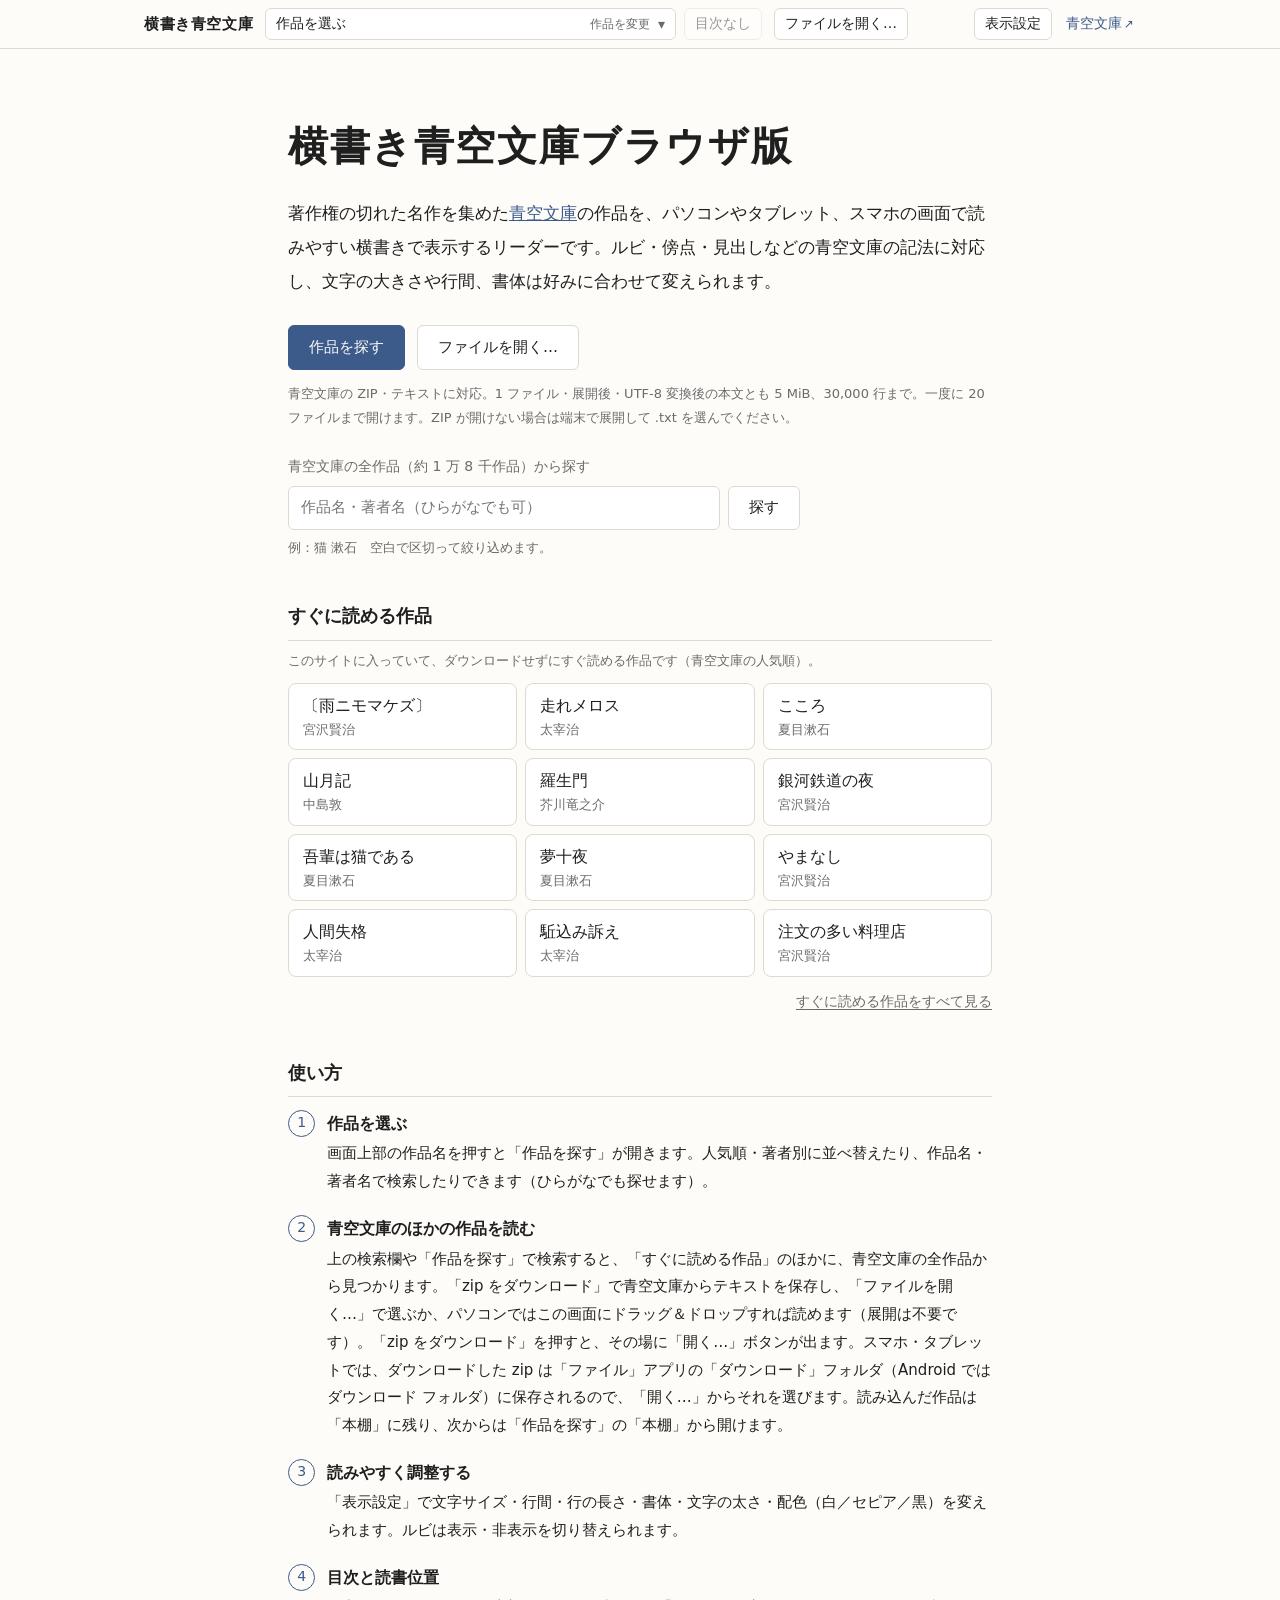
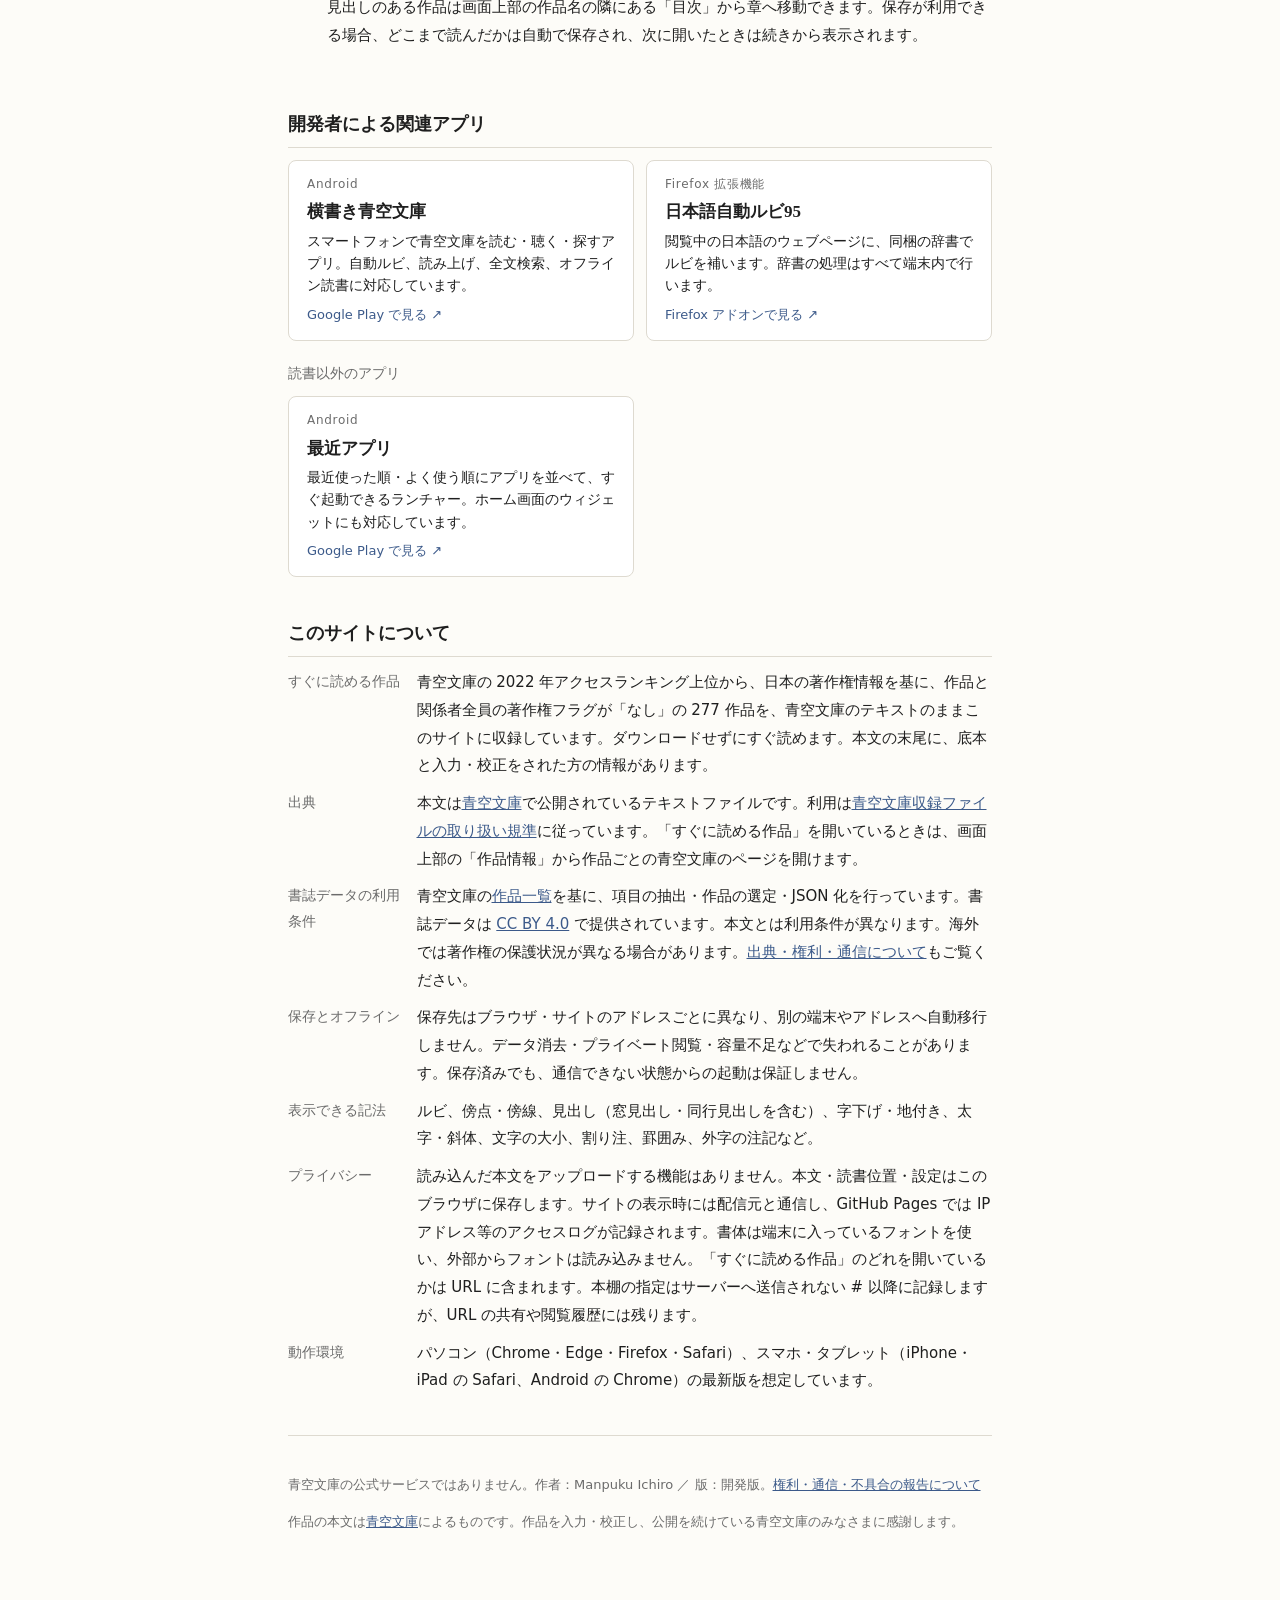
==== commit b4457525: "すぐに読める作品をランキング 300 位まで（277 作品）に広げる - fetch_popular.py に --max-rank（既定 300）を追加し、--count は本数の上限に - 本文 " ====
--- a/index.html
+++ b/index.html
@@ -122,19 +122,24 @@
       <button type="button" id="works-close">閉じる</button>
     </div>
     <div class="works-controls">
-      <input type="search" id="works-search" aria-describedby="works-search-help" placeholder="作品名・著者名で検索（ひらがなでも可）" aria-label="作品を検索" autocomplete="off">
+      <div class="search-field">
+        <input type="search" id="works-search" aria-describedby="works-search-help" placeholder="作品名・著者名で検索（ひらがなでも可）" aria-label="作品を検索" autocomplete="off">
+        <button type="button" class="search-clear" id="works-search-clear" aria-label="検索語を消す" hidden>×</button>
+      </div>
       <p class="search-help" id="works-search-help">例：猫 漱石　空白で区切って絞り込めます。</p>
       <button type="button" class="text-button" id="works-show-all" hidden>すべての作品を探す</button>
       <div id="works-order" class="segmented" role="radiogroup" aria-label="並べ方">
         <label><input type="radio" name="works-order" value="rank" checked>人気順</label>
         <label><input type="radio" name="works-order" value="author">著者別</label>
+        <label><input type="radio" name="works-order" value="title">作品名順</label>
       </div>
       <button type="button" class="file-button" id="works-file-open"><span>DLしたファイルを</span><span>開く…</span></button><input type="file" id="works-file-input" accept=".txt,.zip,text/plain,application/zip" multiple hidden>
     </div>
     <div class="works-list" id="works-list"></div>
-    <p class="works-note">
-      「すぐに読める作品」は、このサイトに入っている作品で、<a href="https://www.aozora.gr.jp/" target="_blank" rel="noopener">青空文庫</a>の 2022 年アクセスランキング（XHTML 版）の上位から、著作権の消滅した作品を選んでいます。ほかの作品は、図書カードから zip をダウンロードし、上の「DLしたファイルを開く…」で選ぶか、パソコンでは画面にドラッグ＆ドロップすると読めます。
-    </p>
+    <details class="works-note">
+      <summary>「すぐに読める作品」とほかの作品の読み方</summary>
+      <p>「すぐに読める作品」は、このサイトに入っている作品で、<a href="https://www.aozora.gr.jp/" target="_blank" rel="noopener">青空文庫</a>の 2022 年アクセスランキング（XHTML 版）の上位から、著作権の消滅した作品を選んでいます。ほかの作品は、図書カードから zip をダウンロードし、上の「DLしたファイルを開く…」で選ぶか、パソコンでは画面にドラッグ＆ドロップすると読めます。</p>
+    </details>
   </dialog>
 
   <dialog class="popup toc" id="toc-dialog" aria-labelledby="toc-title">
@@ -247,7 +252,7 @@
         <dl class="home-facts">
           <dt>すぐに読める作品</dt>
           <dd>
-            青空文庫の 2022 年アクセスランキング上位から、日本の著作権情報を基に、作品と関係者全員の著作権フラグが「なし」の <span id="home-count">100</span> 作品を、青空文庫のテキストのままこのサイトに収録しています。ダウンロードせずにすぐ読めます。本文の末尾に、底本と入力・校正をされた方の情報があります。
+            青空文庫の 2022 年アクセスランキング上位から、日本の著作権情報を基に、作品と関係者全員の著作権フラグが「なし」の <span id="home-count">277</span> 作品を、青空文庫のテキストのままこのサイトに収録しています。ダウンロードせずにすぐ読めます。本文の末尾に、底本と入力・校正をされた方の情報があります。
           </dd>
           <dt>出典</dt>
           <dd>
--- a/style.css
+++ b/style.css
@@ -250,6 +250,22 @@
 
   #works-file-open span {
     white-space: nowrap;
+  }
+
+  /* 並べ方が 3 つになったので、文字と余白を詰めて同じ行に収める */
+  .works .works-controls {
+    column-gap: 8px;
+    padding-inline: 12px;
+  }
+
+  #works-order label {
+    padding: 6px 7px;
+    font-size: 14px;
+  }
+
+  #works-file-open {
+    padding: 4px 8px;
+    font-size: 13px;
   }
 }
 
@@ -466,11 +482,19 @@
   border-bottom: 1px solid var(--border);
 }
 
-.works-controls input[type="search"] {
+/* 検索欄と、右端の「検索語を消す」ボタン */
+.search-field {
+  position: relative;
+  display: flex;
   flex: 1 1 14rem;
   min-width: 0;
+}
+
+.works-controls input[type="search"] {
+  flex: 1 1 auto;
+  min-width: 0;
   min-height: 36px;
-  padding: 4px 10px;
+  padding: 4px 40px 4px 10px;
   border: 1px solid var(--border);
   border-radius: 6px;
   background: var(--control-bg);
@@ -481,6 +505,40 @@
 .works-controls input[type="search"]:focus-visible {
   outline: 2px solid var(--accent);
   outline-offset: 1px;
+}
+
+/* ブラウザ標準の小さな × は環境ごとに出たり出なかったりするので消し、自前のボタンにそろえる */
+.works-controls input[type="search"]::-webkit-search-cancel-button {
+  -webkit-appearance: none;
+  appearance: none;
+}
+
+.search-clear {
+  position: absolute;
+  top: 50%;
+  right: 4px;
+  display: grid;
+  place-items: center;
+  width: 32px;
+  height: 32px;
+  padding: 0;
+  border: 0;
+  border-radius: 50%;
+  background: transparent;
+  color: var(--muted);
+  font-size: 20px;
+  line-height: 1;
+  transform: translateY(-50%);
+  cursor: pointer;
+}
+
+.search-clear[hidden] {
+  display: none;
+}
+
+.search-clear:hover {
+  color: var(--fg);
+  background: var(--border);
 }
 
 /* 人気順／著者別の切り替え */
@@ -674,25 +732,6 @@
   color: var(--accent);
 }
 
-/* 全作品の検索結果の並べ方（人気順・50音順） */
-.catalog-order {
-  display: flex;
-  gap: 4px;
-  padding: 2px 16px 6px;
-}
-
-.catalog-order button {
-  min-height: 28px;
-  padding: 2px 10px;
-  font-size: 13px;
-}
-
-.catalog-order button[aria-pressed="true"] {
-  border-color: var(--accent);
-  background: var(--accent);
-  color: var(--bg);
-}
-
 .catalog-actions {
   flex: none;
   display: flex;
@@ -735,6 +774,15 @@
 
 .works-note a {
   color: var(--accent);
+}
+
+/* ふだんは 1 行だけにして、一覧の高さを空ける */
+.works-note summary {
+  cursor: pointer;
+}
+
+.works-note p {
+  margin: 4px 0 0;
 }
 
 /* ---- 目次 ---- */
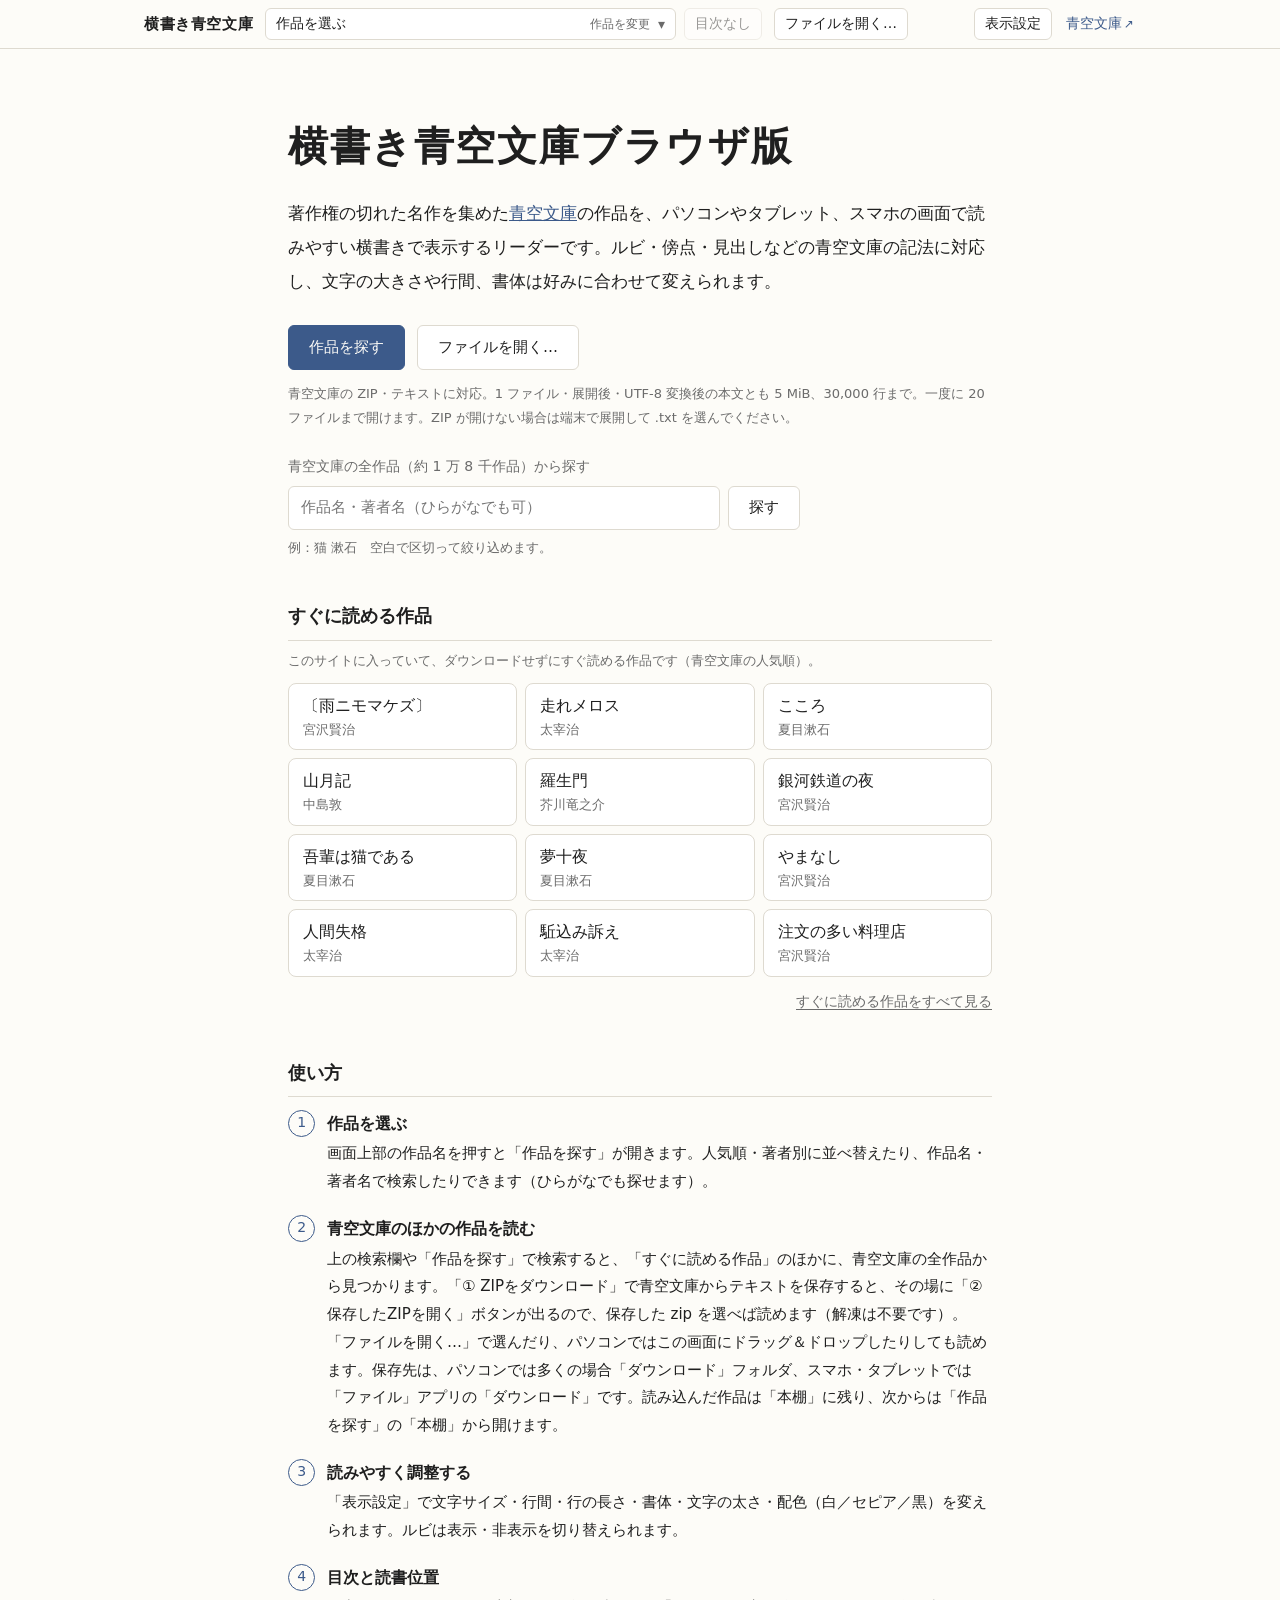
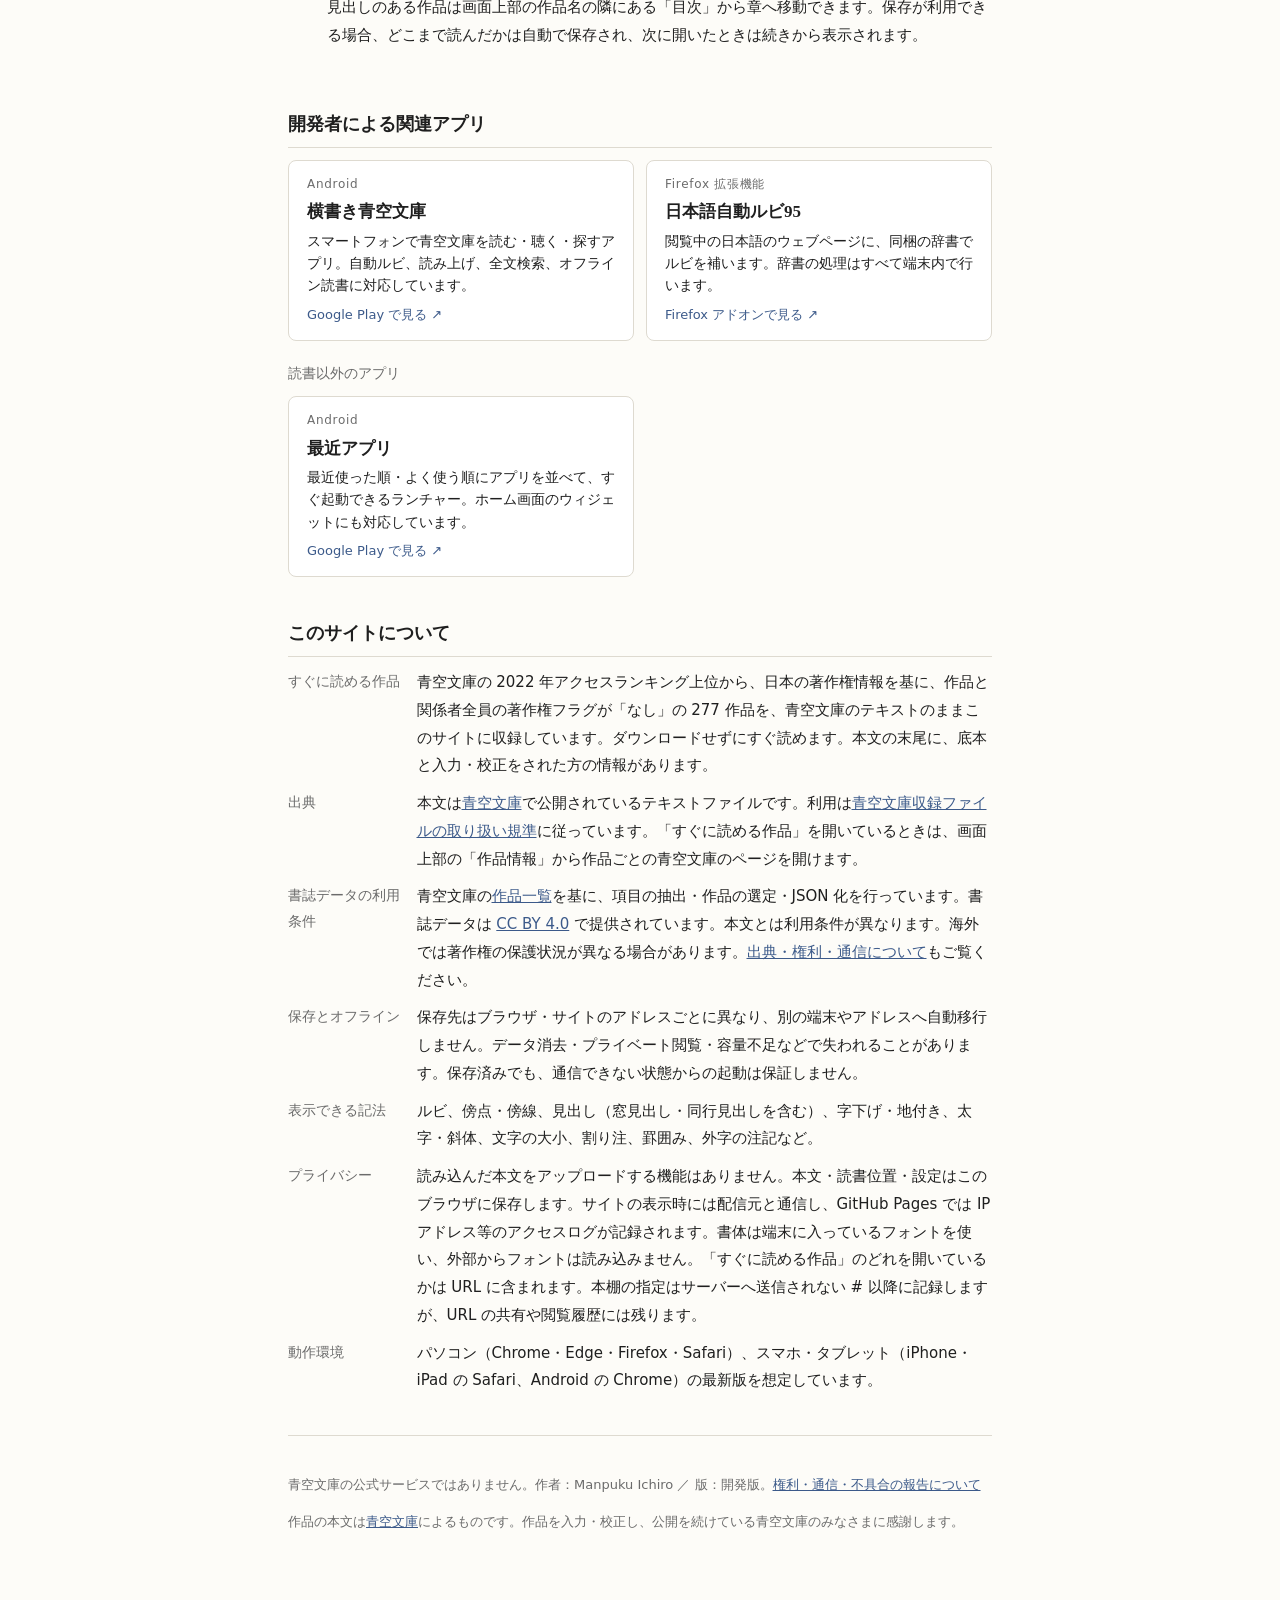
==== commit 7f712d31: "青空文庫のほかの作品を、ZIP の保存から読み込みまで迷わず進めるようにする - 「① ZIPをダウンロード」「② 保存したZIPを開く」に改め、②を目立つボタンにする - 押した作品の欄に保存後の手" ====
--- a/index.html
+++ b/index.html
@@ -206,7 +206,7 @@
           <li>
             <h3>青空文庫のほかの作品を読む</h3>
             <p>
-              上の検索欄や「作品を探す」で検索すると、「すぐに読める作品」のほかに、青空文庫の全作品から見つかります。「zip をダウンロード」で青空文庫からテキストを保存し、「ファイルを開く…」で選ぶか、パソコンではこの画面にドラッグ＆ドロップすれば読めます（展開は不要です）。「zip をダウンロード」を押すと、その場に「開く…」ボタンが出ます。スマホ・タブレットでは、ダウンロードした zip は「ファイル」アプリの「ダウンロード」フォルダ（Android ではダウンロード フォルダ）に保存されるので、「開く…」からそれを選びます。読み込んだ作品は「本棚」に残り、次からは「作品を探す」の「本棚」から開けます。
+              上の検索欄や「作品を探す」で検索すると、「すぐに読める作品」のほかに、青空文庫の全作品から見つかります。「① ZIPをダウンロード」で青空文庫からテキストを保存すると、その場に「② 保存したZIPを開く」ボタンが出るので、保存した zip を選べば読めます（解凍は不要です）。「ファイルを開く…」で選んだり、パソコンではこの画面にドラッグ＆ドロップしたりしても読めます。保存先は、パソコンでは多くの場合「ダウンロード」フォルダ、スマホ・タブレットでは「ファイル」アプリの「ダウンロード」です。読み込んだ作品は「本棚」に残り、次からは「作品を探す」の「本棚」から開けます。
             </p>
           </li>
           <li>
--- a/style.css
+++ b/style.css
@@ -1586,7 +1586,7 @@
   }
 }
 
-/* 全作品の検索結果で「zip をダウンロード」を押した後に出す、続けて開くための案内 */
+/* 全作品の検索結果で「① ZIPをダウンロード」を押した後に出す、続けて開くための案内 */
 .catalog-item {
   flex-wrap: wrap;
 }
@@ -1612,6 +1612,34 @@
 
 .catalog-next .file-button {
   flex: none;
+}
+
+/* 次に押すボタンなので、塗りつぶして目立たせる */
+.catalog-next .catalog-open {
+  min-height: 44px;
+  padding: 8px 16px;
+  border-color: var(--accent);
+  background: var(--accent);
+  color: var(--bg);
+  font-weight: bold;
+}
+
+.catalog-next .catalog-open:hover {
+  filter: brightness(1.08);
+}
+
+.catalog-where {
+  flex: 1 0 100%;
+  font-size: 13px;
+}
+
+.catalog-where summary {
+  color: var(--accent);
+  cursor: pointer;
+}
+
+.catalog-where .catalog-hint {
+  margin: 4px 0 0;
 }
 
 /* タッチ操作の端末では、タップの後にホバーの色が残らないよう元に戻し、
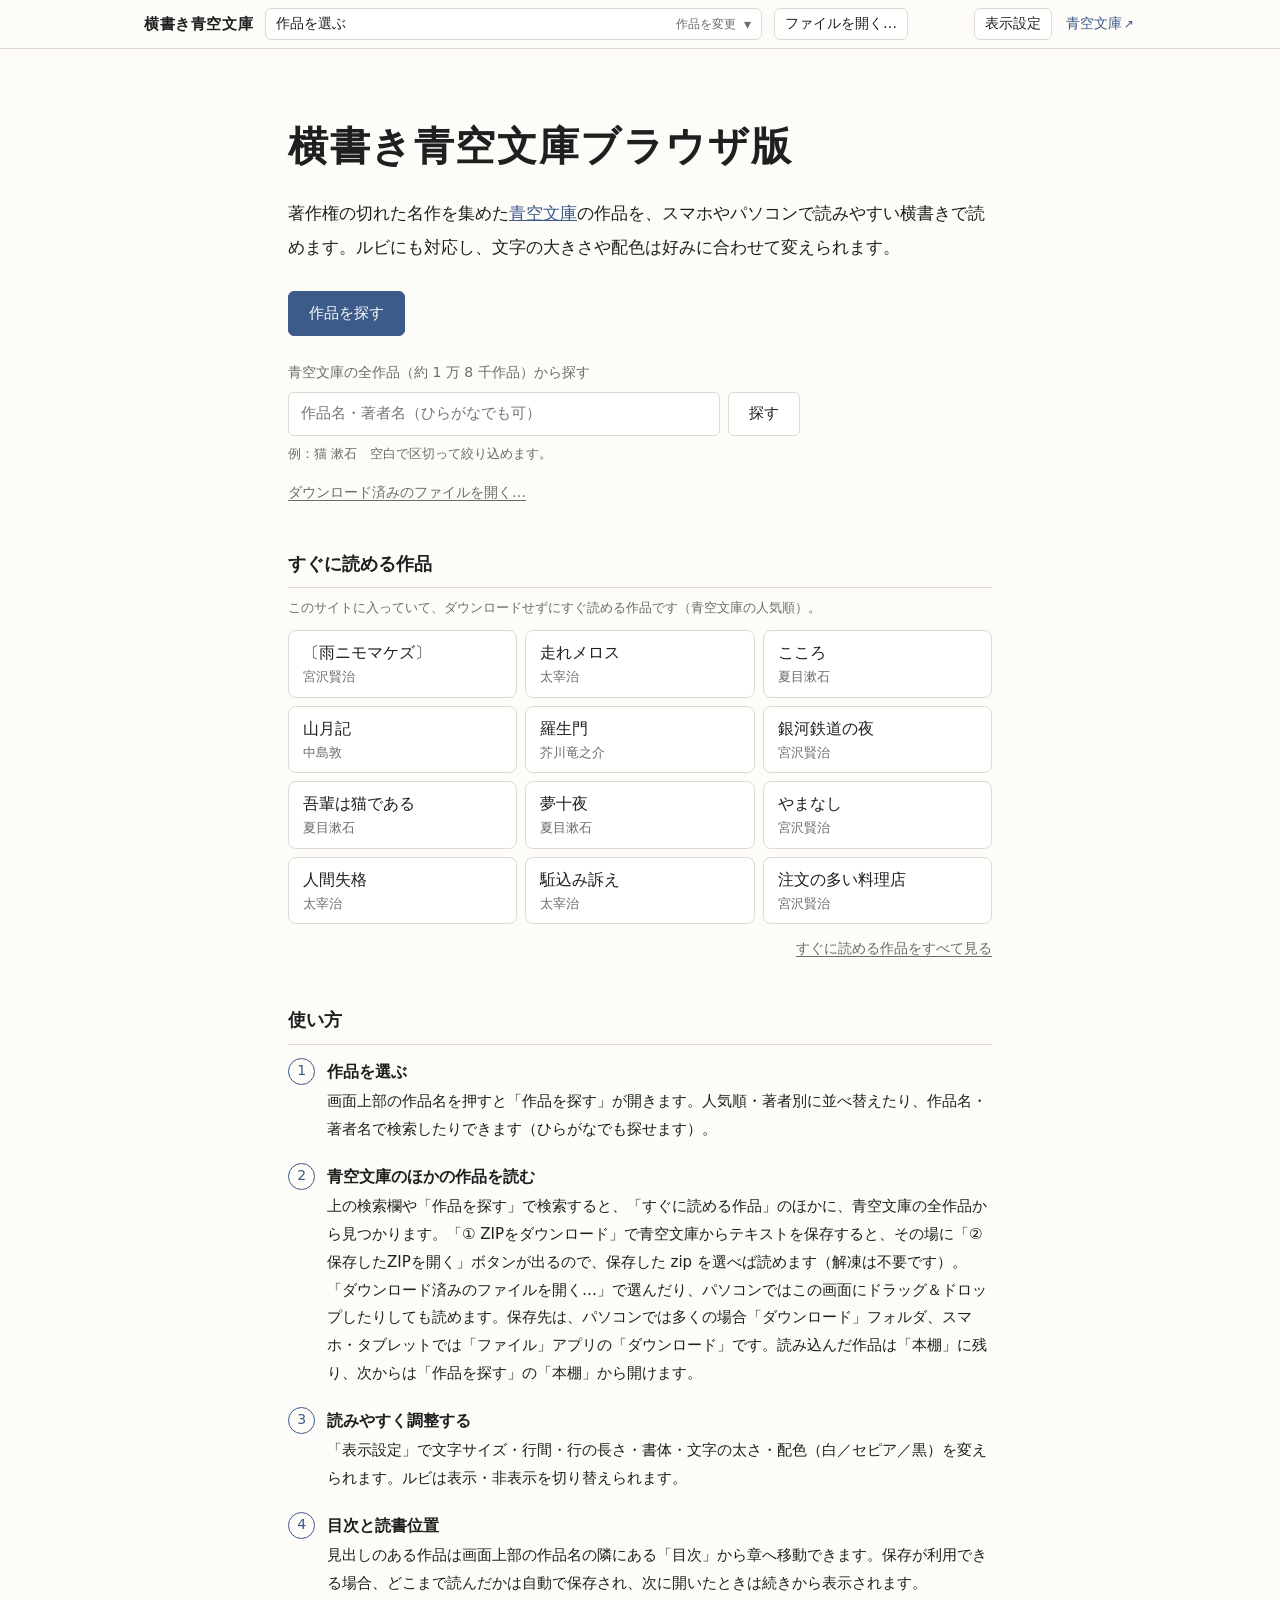
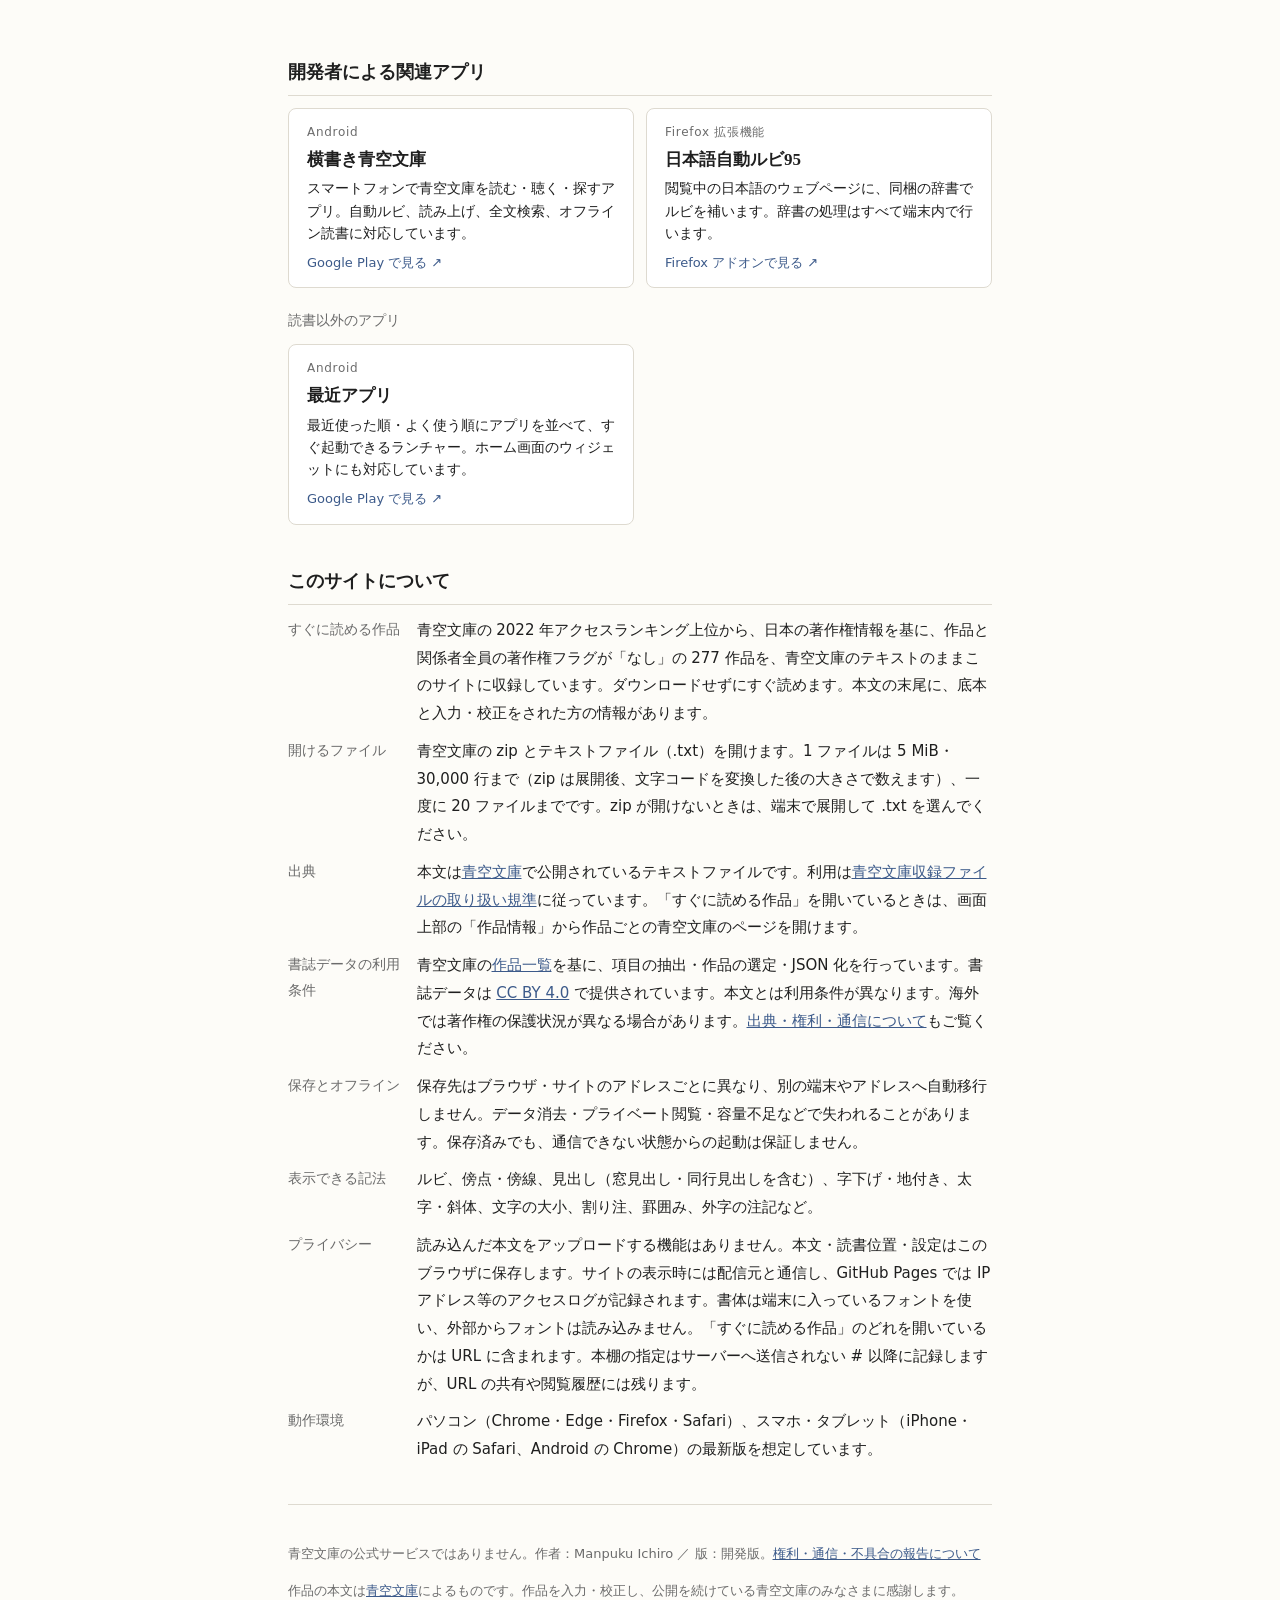
==== commit 5c03fdbe: "初めての人に分かりやすく：人気作品を上に、設定を使う順に並べて外側タップで閉じる - トップの専門的な注意書きを「このサイトについて」へ移し、紹介文を短くして「すぐに読める作品」を本棚より上に出す -" ====
--- a/index.html
+++ b/index.html
@@ -26,7 +26,7 @@
           <span class="work-button-label" id="current-title">作品を選ぶ</span>
           <span class="work-change">作品を変更</span>
         </button>
-        <button type="button" id="toc-open" aria-haspopup="dialog" aria-controls="toc-dialog" disabled>目次なし</button>
+        <button type="button" id="toc-open" aria-haspopup="dialog" aria-controls="toc-dialog" disabled hidden>目次なし</button>
       </div>
       <!-- wide-only：幅の狭い画面ではツールバーから外し、表示設定の「その他」に同じものを出す -->
       <button type="button" class="file-button wide-only" id="file-open">ファイルを開く…</button><input type="file" id="file-input" accept=".txt,.zip,text/plain,application/zip" multiple hidden>
@@ -36,14 +36,7 @@
       <a class="site-link wide-only" href="https://www.aozora.gr.jp/" target="_blank" rel="noopener" title="青空文庫の公式サイトを新しいタブで開く">青空文庫</a>
     </div>
     <div class="settings" id="settings" hidden>
-      <section class="settings-group narrow-only" aria-labelledby="settings-more">
-        <h3 class="settings-heading" id="settings-more">その他</h3>
-        <div class="setting-actions">
-          <button type="button" class="file-button" id="file-open-narrow">ファイルを開く…</button>
-          <a class="site-link" id="card-link-narrow" target="_blank" rel="noopener" hidden>作品情報</a>
-          <a class="site-link" href="https://www.aozora.gr.jp/" target="_blank" rel="noopener">青空文庫</a>
-        </div>
-      </section>
+      <!-- よく使う順（文字の大きさ→配色とルビ→書体→その他）に並べる -->
       <section class="settings-group" aria-labelledby="settings-text">
         <h3 class="settings-heading" id="settings-text">文字と行</h3>
         <div class="setting">
@@ -72,27 +65,8 @@
         </div>
       </section>
 
-      <section class="settings-group" aria-labelledby="settings-font">
-        <h3 class="settings-heading" id="settings-font">フォント</h3>
-        <div class="setting">
-          <label class="setting-label" for="font-select">書体</label>
-          <select id="font-select"></select>
-        </div>
-        <div class="setting">
-          <label class="setting-label" for="weight-select">太さ</label>
-          <select id="weight-select"></select>
-        </div>
-      </section>
-
       <section class="settings-group" aria-labelledby="settings-display">
         <h3 class="settings-heading" id="settings-display">表示</h3>
-        <div class="setting">
-          <label class="setting-label" for="ruby-select">ルビ</label>
-          <select id="ruby-select">
-            <option value="on">表示</option>
-            <option value="off">非表示</option>
-          </select>
-        </div>
         <div class="setting">
           <label class="setting-label" for="theme-select">配色</label>
           <select id="theme-select">
@@ -102,10 +76,41 @@
             <option value="dark">黒</option>
           </select>
         </div>
+        <div class="setting">
+          <label class="setting-label" for="ruby-select">ルビ</label>
+          <select id="ruby-select">
+            <option value="on">表示</option>
+            <option value="off">非表示</option>
+          </select>
+        </div>
         <div class="setting-actions">
           <button type="button" class="text-button" id="reset-settings">表示設定を元に戻す</button>
         </div>
       </section>
+
+      <section class="settings-group" aria-labelledby="settings-font">
+        <h3 class="settings-heading" id="settings-font">フォント</h3>
+        <div class="setting">
+          <label class="setting-label" for="font-select">書体</label>
+          <select id="font-select"></select>
+        </div>
+        <div class="setting">
+          <label class="setting-label" for="weight-select">太さ</label>
+          <select id="weight-select"></select>
+        </div>
+      </section>
+
+      <section class="settings-group narrow-only" aria-labelledby="settings-more">
+        <h3 class="settings-heading" id="settings-more">その他</h3>
+        <div class="setting-actions">
+          <button type="button" class="file-button" id="file-open-narrow">ファイルを開く…</button>
+          <a class="site-link" id="card-link-narrow" target="_blank" rel="noopener" hidden>作品情報</a>
+          <a class="site-link" href="https://www.aozora.gr.jp/" target="_blank" rel="noopener">青空文庫</a>
+        </div>
+      </section>
+      <div class="settings-close-row">
+        <button type="button" class="settings-close" id="settings-close">閉じる</button>
+      </div>
     </div>
   </header>
 
@@ -164,13 +169,11 @@
       <header class="home-hero">
         <h1 class="home-title" id="home-title">横書き青空文庫ブラウザ版</h1>
         <p class="home-lead">
-          著作権の切れた名作を集めた<a href="https://www.aozora.gr.jp/" target="_blank" rel="noopener">青空文庫</a>の作品を、パソコンやタブレット、スマホの画面で読みやすい横書きで表示するリーダーです。ルビ・傍点・見出しなどの青空文庫の記法に対応し、文字の大きさや行間、書体は好みに合わせて変えられます。
+          著作権の切れた名作を集めた<a href="https://www.aozora.gr.jp/" target="_blank" rel="noopener">青空文庫</a>の作品を、スマホやパソコンで読みやすい横書きで読めます。ルビにも対応し、文字の大きさや配色は好みに合わせて変えられます。
         </p>
         <div class="home-actions">
           <button type="button" class="primary" id="home-browse">作品を探す</button>
-          <button type="button" class="file-button" id="home-file-open">ファイルを開く…</button><input type="file" id="home-file-input" accept=".txt,.zip,text/plain,application/zip" multiple hidden>
-        </div>
-        <p class="home-note">青空文庫の ZIP・テキストに対応。1 ファイル・展開後・UTF-8 変換後の本文とも 5 MiB、30,000 行まで。一度に 20 ファイルまで開けます。ZIP が開けない場合は端末で展開して .txt を選んでください。</p>
+        </div>
         <form class="home-search" id="home-search" role="search">
           <label for="home-search-input">青空文庫の全作品（約 1 万 8 千作品）から探す</label>
           <div class="home-search-row">
@@ -179,21 +182,23 @@
           </div>
           <p class="search-help" id="home-search-help">例：猫 漱石　空白で区切って絞り込めます。</p>
         </form>
+        <!-- 手元にファイルがある人向けなので、目立たない文字のボタンにする -->
+        <p class="home-file"><button type="button" class="text-button" id="home-file-open">ダウンロード済みのファイルを開く…</button><input type="file" id="home-file-input" accept=".txt,.zip,text/plain,application/zip" multiple hidden></p>
         <p class="home-notice" id="home-notice" hidden></p>
       </header>
+
+      <section class="home-section" aria-labelledby="home-popular-title">
+        <h2 id="home-popular-title">すぐに読める作品</h2>
+        <p class="home-note">このサイトに入っていて、ダウンロードせずにすぐ読める作品です（青空文庫の人気順）。</p>
+        <div class="home-works" id="home-popular"></div>
+        <p class="home-more"><button type="button" class="text-button" id="home-all">すぐに読める作品をすべて見る</button></p>
+      </section>
 
       <section class="home-section" id="home-shelf-section" aria-labelledby="home-shelf-title" hidden>
         <h2 id="home-shelf-title">本棚</h2>
         <p class="home-note">このブラウザに保存されます。別の端末とは共有されません。</p>
         <div class="home-works" id="home-shelf"></div>
         <p class="home-more"><button type="button" class="text-button" id="home-shelf-all">本棚をすべて見る</button></p>
-      </section>
-
-      <section class="home-section" aria-labelledby="home-popular-title">
-        <h2 id="home-popular-title">すぐに読める作品</h2>
-        <p class="home-note">このサイトに入っていて、ダウンロードせずにすぐ読める作品です（青空文庫の人気順）。</p>
-        <div class="home-works" id="home-popular"></div>
-        <p class="home-more"><button type="button" class="text-button" id="home-all">すぐに読める作品をすべて見る</button></p>
       </section>
 
       <section class="home-section" aria-labelledby="home-howto-title">
@@ -206,7 +211,7 @@
           <li>
             <h3>青空文庫のほかの作品を読む</h3>
             <p>
-              上の検索欄や「作品を探す」で検索すると、「すぐに読める作品」のほかに、青空文庫の全作品から見つかります。「① ZIPをダウンロード」で青空文庫からテキストを保存すると、その場に「② 保存したZIPを開く」ボタンが出るので、保存した zip を選べば読めます（解凍は不要です）。「ファイルを開く…」で選んだり、パソコンではこの画面にドラッグ＆ドロップしたりしても読めます。保存先は、パソコンでは多くの場合「ダウンロード」フォルダ、スマホ・タブレットでは「ファイル」アプリの「ダウンロード」です。読み込んだ作品は「本棚」に残り、次からは「作品を探す」の「本棚」から開けます。
+              上の検索欄や「作品を探す」で検索すると、「すぐに読める作品」のほかに、青空文庫の全作品から見つかります。「① ZIPをダウンロード」で青空文庫からテキストを保存すると、その場に「② 保存したZIPを開く」ボタンが出るので、保存した zip を選べば読めます（解凍は不要です）。「ダウンロード済みのファイルを開く…」で選んだり、パソコンではこの画面にドラッグ＆ドロップしたりしても読めます。保存先は、パソコンでは多くの場合「ダウンロード」フォルダ、スマホ・タブレットでは「ファイル」アプリの「ダウンロード」です。読み込んだ作品は「本棚」に残り、次からは「作品を探す」の「本棚」から開けます。
             </p>
           </li>
           <li>
@@ -254,6 +259,8 @@
           <dd>
             青空文庫の 2022 年アクセスランキング上位から、日本の著作権情報を基に、作品と関係者全員の著作権フラグが「なし」の <span id="home-count">277</span> 作品を、青空文庫のテキストのままこのサイトに収録しています。ダウンロードせずにすぐ読めます。本文の末尾に、底本と入力・校正をされた方の情報があります。
           </dd>
+          <dt>開けるファイル</dt>
+          <dd>青空文庫の zip とテキストファイル（.txt）を開けます。1 ファイルは 5 MiB・30,000 行まで（zip は展開後、文字コードを変換した後の大きさで数えます）、一度に 20 ファイルまでです。zip が開けないときは、端末で展開して .txt を選んでください。</dd>
           <dt>出典</dt>
           <dd>
             本文は<a href="https://www.aozora.gr.jp/" target="_blank" rel="noopener">青空文庫</a>で公開されているテキストファイルです。利用は<a href="https://www.aozora.gr.jp/guide/kijyunn.html" target="_blank" rel="noopener">青空文庫収録ファイルの取り扱い規準</a>に従っています。「すぐに読める作品」を開いているときは、画面上部の「作品情報」から作品ごとの青空文庫のページを開けます。
--- a/style.css
+++ b/style.css
@@ -172,14 +172,27 @@
 }
 
 .stepper output {
-  min-width: 4em;
+  min-width: 5.5em;
   padding: 0 4px;
+  /* 下端の細い線で、最小から最大までのどのあたりかを示す（--level は reader.js が 0〜1 で入れる） */
+  background: linear-gradient(var(--accent), var(--accent)) left bottom / calc(var(--level, 0.5) * 100%) 3px no-repeat;
   border-left: 1px solid var(--border);
   border-right: 1px solid var(--border);
   display: flex;
   align-items: center;
   justify-content: center;
   font-variant-numeric: tabular-nums;
+}
+
+/* 表示設定の「閉じる」：グループの並びの下に、右寄せで置く */
+.settings-close-row {
+  display: flex;
+  justify-content: flex-end;
+  flex: 1 0 100%;
+}
+
+.settings-close {
+  min-width: 6em;
 }
 
 /* 目立たせない操作（設定の初期化など） */
@@ -977,9 +990,13 @@
   font-size: 13px;
 }
 
-/* ボタンの下の説明は、見出しの下の説明（上に詰める）よりも離して置く */
-.home-actions + .home-note {
-  margin-top: 12px;
+/* 手元のファイルを開く：検索欄の下に、文字だけのボタンで控えめに置く */
+.home-file {
+  margin: 0.8em 0 0;
+}
+
+.home-file .text-button {
+  font-size: 14px;
 }
 
 /* 続きから読む */
@@ -1403,6 +1420,16 @@
 @media (max-width: 480px) {
   main {
     padding-top: 1.5rem;
+  }
+
+  /* スマホの最初の画面に「すぐに読める作品」が見えるよう、紹介の上下を詰める */
+  .home-hero {
+    padding: 0 0 1.5rem;
+  }
+
+  .home-lead {
+    margin-bottom: 1.2em;
+    line-height: 1.85;
   }
 }
 
@@ -1537,6 +1564,20 @@
     max-height: min(55dvh, 30rem);
     overflow-y: auto;
     overscroll-behavior: contain;
+    padding-bottom: 0;
+  }
+
+  /* パネルの中をスクロールしても「閉じる」が見えるよう、下端に留める */
+  .settings-close-row {
+    position: sticky;
+    bottom: 0;
+    padding: 8px 0 10px;
+    border-top: 1px solid var(--border);
+    background: var(--bg);
+  }
+
+  .settings-close {
+    flex: 1;
   }
 }
 
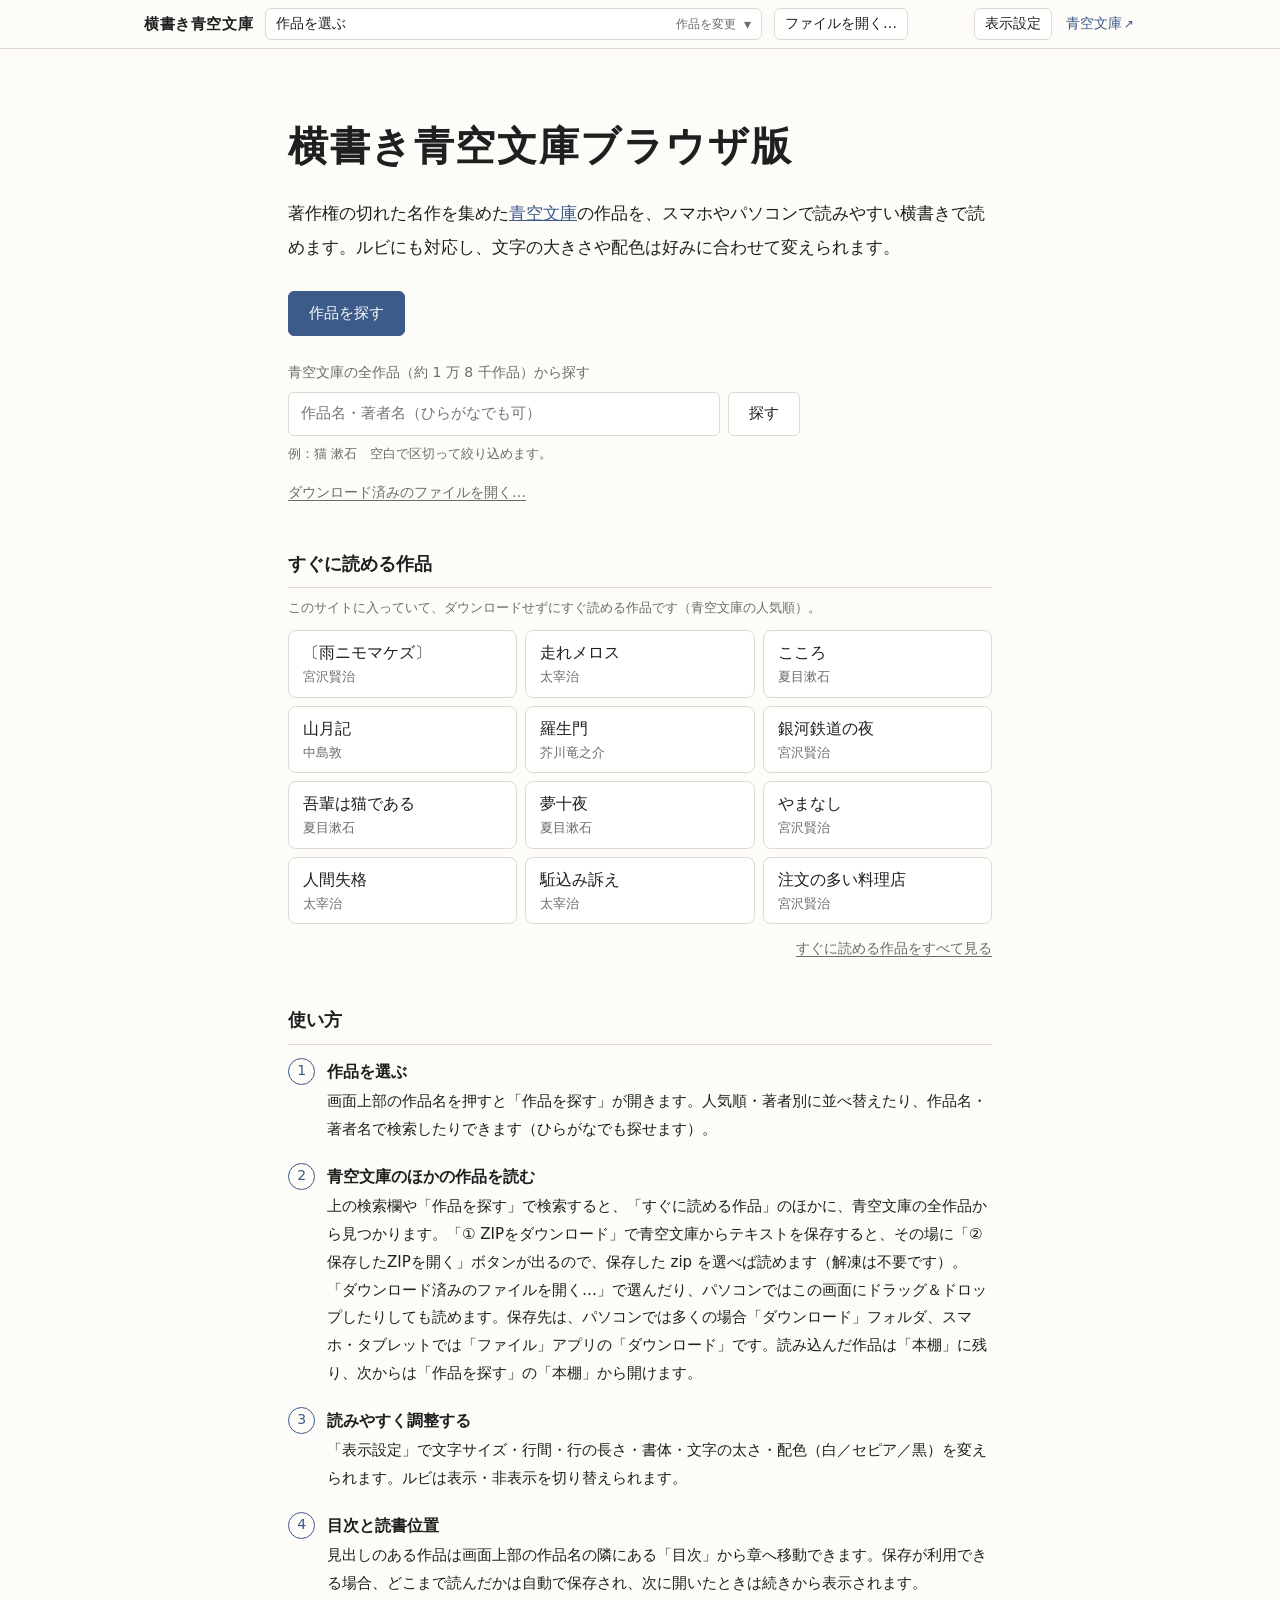
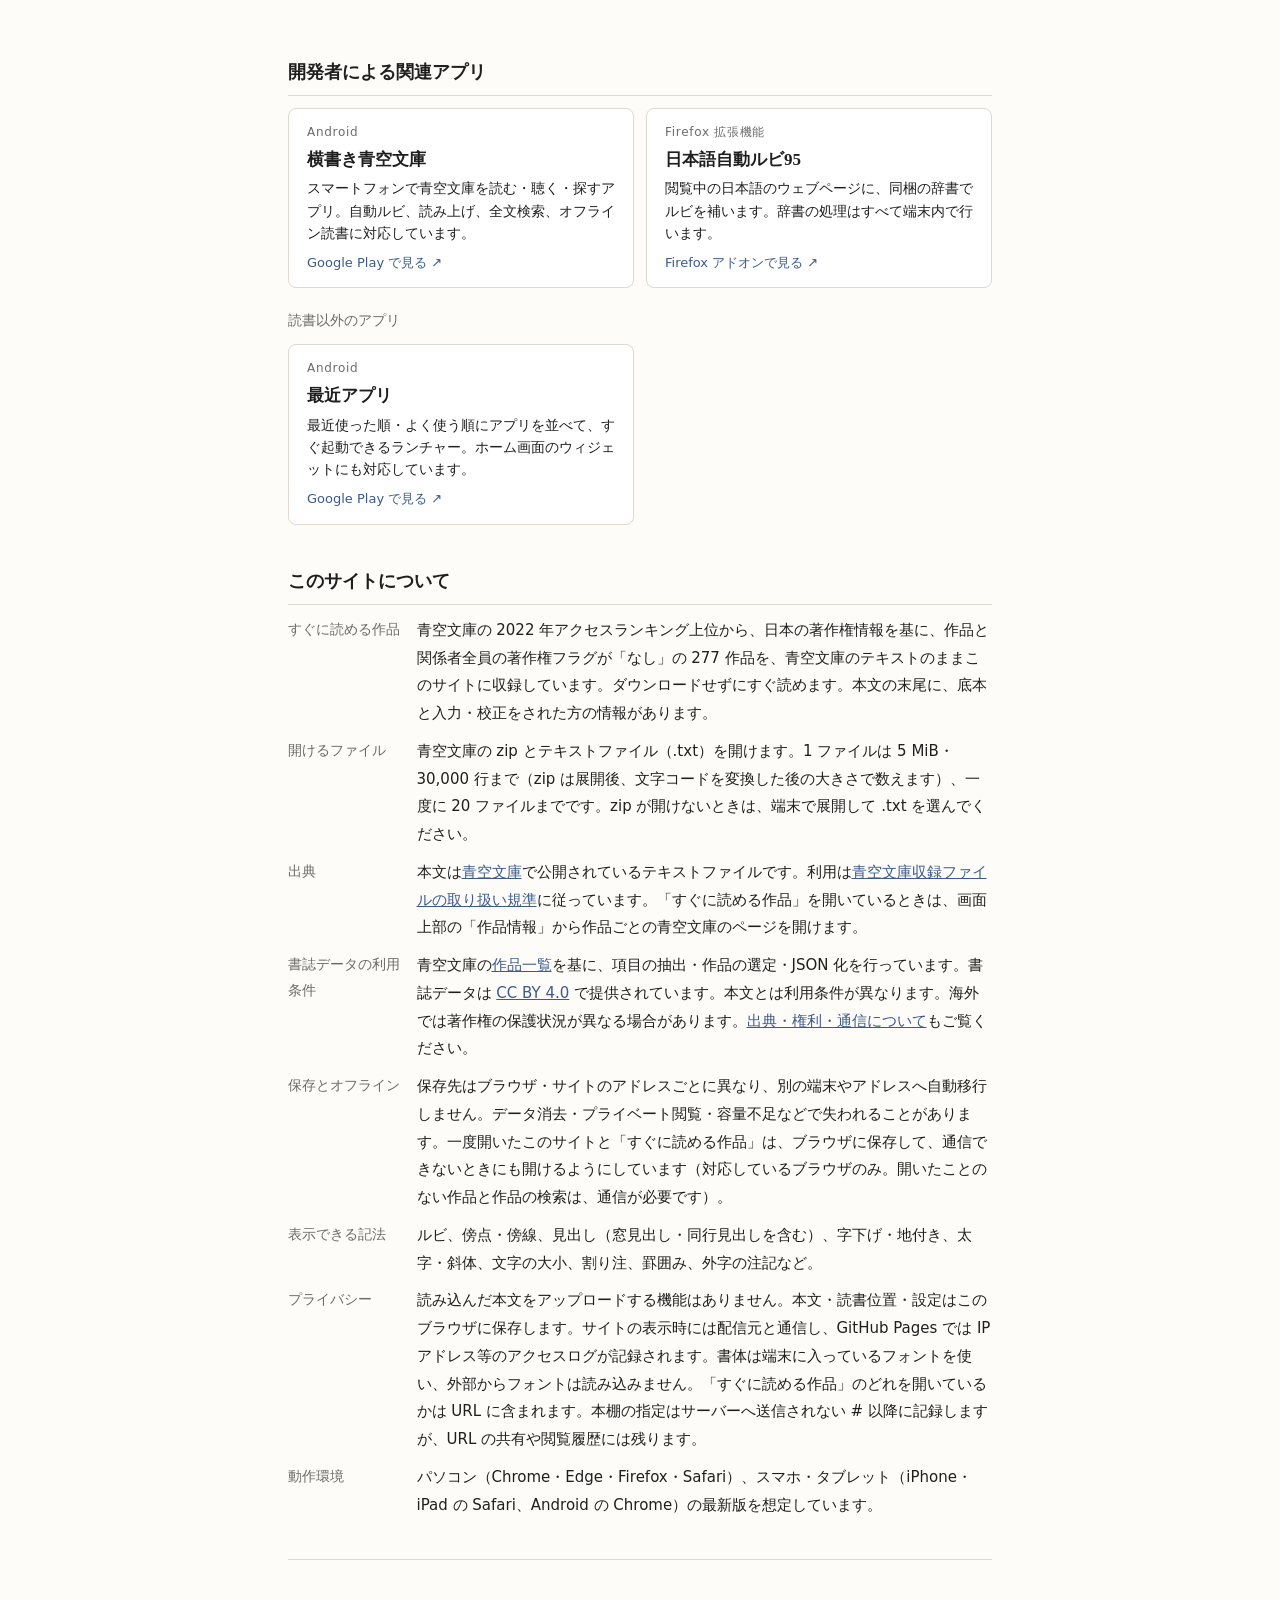
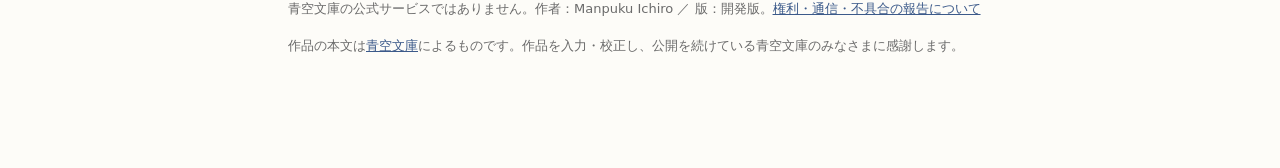
==== commit 7ca5da79: "Service Worker を入れ、一度開いたサイトと作品を通信できないときにも開けるようにする - sw.js：トップの HTML とそれが読み込むファイル・作品一覧・開いている作品の本文を保存す" ====
--- a/index.html
+++ b/index.html
@@ -77,6 +77,13 @@
           </select>
         </div>
         <div class="setting">
+          <label class="setting-label" for="mode-select">読み方</label>
+          <select id="mode-select">
+            <option value="scroll">スクロール</option>
+            <option value="paged">ページ送り</option>
+          </select>
+        </div>
+        <div class="setting">
           <label class="setting-label" for="ruby-select">ルビ</label>
           <select id="ruby-select">
             <option value="on">表示</option>
@@ -268,7 +275,7 @@
           <dt>書誌データの利用条件</dt>
           <dd>青空文庫の<a href="https://www.aozora.gr.jp/index_pages/person_all.html">作品一覧</a>を基に、項目の抽出・作品の選定・JSON 化を行っています。書誌データは <a href="https://creativecommons.org/licenses/by/4.0/">CC BY 4.0</a> で提供されています。本文とは利用条件が異なります。海外では著作権の保護状況が異なる場合があります。<a href="NOTICE.html">出典・権利・通信について</a>もご覧ください。</dd>
           <dt>保存とオフライン</dt>
-          <dd>保存先はブラウザ・サイトのアドレスごとに異なり、別の端末やアドレスへ自動移行しません。データ消去・プライベート閲覧・容量不足などで失われることがあります。保存済みでも、通信できない状態からの起動は保証しません。</dd>
+          <dd>保存先はブラウザ・サイトのアドレスごとに異なり、別の端末やアドレスへ自動移行しません。データ消去・プライベート閲覧・容量不足などで失われることがあります。一度開いたこのサイトと「すぐに読める作品」は、ブラウザに保存して、通信できないときにも開けるようにしています（対応しているブラウザのみ。開いたことのない作品と作品の検索は、通信が必要です）。</dd>
           <dt>表示できる記法</dt>
           <dd>ルビ、傍点・傍線、見出し（窓見出し・同行見出しを含む）、字下げ・地付き、太字・斜体、文字の大小、割り注、罫囲み、外字の注記など。</dd>
           <dt>プライバシー</dt>
@@ -293,6 +300,17 @@
     </article>
   </main>
 
+  <!-- ページ送りのときだけ出す：ページ番号と、ツールバーを出している間の移動用のバー -->
+  <div class="pager" id="pager" hidden>
+    <div class="page-undo" id="page-undo" hidden>
+      <button type="button" id="page-undo-button">元のページに戻る</button>
+    </div>
+    <div class="page-seek-row">
+      <input type="range" id="page-seek" min="1" max="1" value="1" step="1" aria-label="ページを移動">
+    </div>
+    <p class="page-info"><span class="page-chapter" id="page-chapter"></span><span id="page-number"></span></p>
+  </div>
+
   <!-- 外字の説明など、短いお知らせを画面下に出す（タッチ操作ではマウスを重ねる説明が見られないため） -->
   <p class="toast" id="toast" role="status" hidden></p>
 
--- a/style.css
+++ b/style.css
@@ -1741,3 +1741,162 @@
 summary {
   -webkit-tap-highlight-color: rgba(60, 90, 138, 0.12);
 }
+
+/* ---- ページ送り（reader.js が作品を開いているときに html へ data-paged を付ける） ---- */
+
+/* ページの外へはスクロールさせず、本文を画面の高さの段に流す */
+html[data-paged] body {
+  overflow: hidden;
+}
+
+/* 見える範囲を 1 ページの幅に合わせて中央に置き、前後のページは切り取る。
+   行の長さ（--measure）は本文の文字サイズの em なので、ここでも同じ文字サイズにする */
+html[data-paged] main {
+  --page-margin: max(24px, env(safe-area-inset-left), env(safe-area-inset-right));
+  position: fixed;
+  left: 0;
+  right: 0;
+  width: min(100%, calc(var(--measure) + 2 * var(--page-margin)));
+  margin: 0 auto;
+  font-size: var(--font-size);
+  top: calc(var(--toolbar-height, 49px) + 16px);
+  /* 幅の広い画面では移動のバーを出したままにするので、その分もあける */
+  bottom: calc(72px + env(safe-area-inset-bottom));
+  padding: 0;
+  overflow: hidden;
+  overflow: clip; /* フォーカスの移動などで中がずれないようにする */
+  touch-action: pinch-zoom; /* 拡大はできるが、指で中身を動かさない（スワイプはページめくりに使う） */
+}
+
+/* 1 段が 1 ページ。段と段の間の空き（左右の余白 2 つ分）を含めた幅ずつ、横にずらして見せる */
+html[data-paged] .text {
+  box-sizing: border-box;
+  width: 100%;
+  max-width: none;
+  height: 100%;
+  padding: 0 var(--page-margin);
+  column-count: 1;
+  column-gap: calc(2 * var(--page-margin));
+  column-fill: auto;
+}
+
+html[data-paged] .text.page-turning {
+  transition: transform 0.2s ease-out;
+}
+
+@media (prefers-reduced-motion: reduce) {
+  html[data-paged] .text.page-turning {
+    transition: none;
+  }
+}
+
+/* スマホ・タブレットでは、ツールバーは本文の上に重ねて出し、めくると隠す */
+@media (max-width: 600px), (hover: none) {
+  html[data-paged] main {
+    top: calc(16px + env(safe-area-inset-top));
+    bottom: calc(32px + env(safe-area-inset-bottom));
+  }
+}
+
+/* ページ番号と、ページを移動するバー */
+.pager {
+  position: fixed;
+  left: 0;
+  right: 0;
+  bottom: 0;
+  z-index: 9;
+  display: flex;
+  flex-direction: column;
+  align-items: center;
+  padding-bottom: env(safe-area-inset-bottom);
+  pointer-events: none;
+}
+
+.pager[hidden] {
+  display: none;
+}
+
+.pager > * {
+  pointer-events: auto;
+}
+
+.page-seek-row {
+  box-sizing: border-box;
+  display: flex;
+  justify-content: center;
+  width: 100%;
+  padding: 6px max(16px, env(safe-area-inset-left)) 0 max(16px, env(safe-area-inset-right));
+  border-top: 1px solid var(--border);
+  background: var(--bar-bg);
+  backdrop-filter: blur(6px);
+}
+
+.page-seek-row input {
+  width: 100%;
+  max-width: 40rem;
+  min-height: 32px;
+  margin: 0;
+  accent-color: var(--accent);
+}
+
+/* ツールバーを隠しているあいだは、バーも隠してページ番号だけにする */
+.toolbar.toolbar-hidden ~ .pager .page-seek-row {
+  display: none;
+}
+
+.page-info {
+  box-sizing: border-box;
+  display: flex;
+  justify-content: center;
+  align-items: center;
+  gap: 10px;
+  width: 100%;
+  height: 32px;
+  margin: 0;
+  padding: 0 16px;
+  background: var(--bg);
+  color: var(--muted);
+  font-size: 12px;
+  font-variant-numeric: tabular-nums;
+  white-space: nowrap;
+}
+
+.page-chapter {
+  overflow: hidden;
+  min-width: 0;
+  text-overflow: ellipsis;
+}
+
+.page-chapter:empty {
+  display: none;
+}
+
+.page-undo {
+  margin-bottom: 10px;
+}
+
+.page-undo[hidden] {
+  display: none;
+}
+
+.page-undo button {
+  min-height: 40px;
+  padding: 6px 18px;
+  border: 0;
+  border-radius: 20px;
+  background: var(--fg);
+  color: var(--bg);
+  font-size: 14px;
+  box-shadow: 0 4px 16px rgba(0, 0, 0, 0.2);
+}
+
+/* ページ番号の上に、外字の説明などのお知らせを出す */
+html[data-paged] .toast {
+  bottom: calc(48px + env(safe-area-inset-bottom));
+}
+
+@media (pointer: coarse) {
+  .page-seek-row input {
+    min-height: 44px;
+  }
+}
